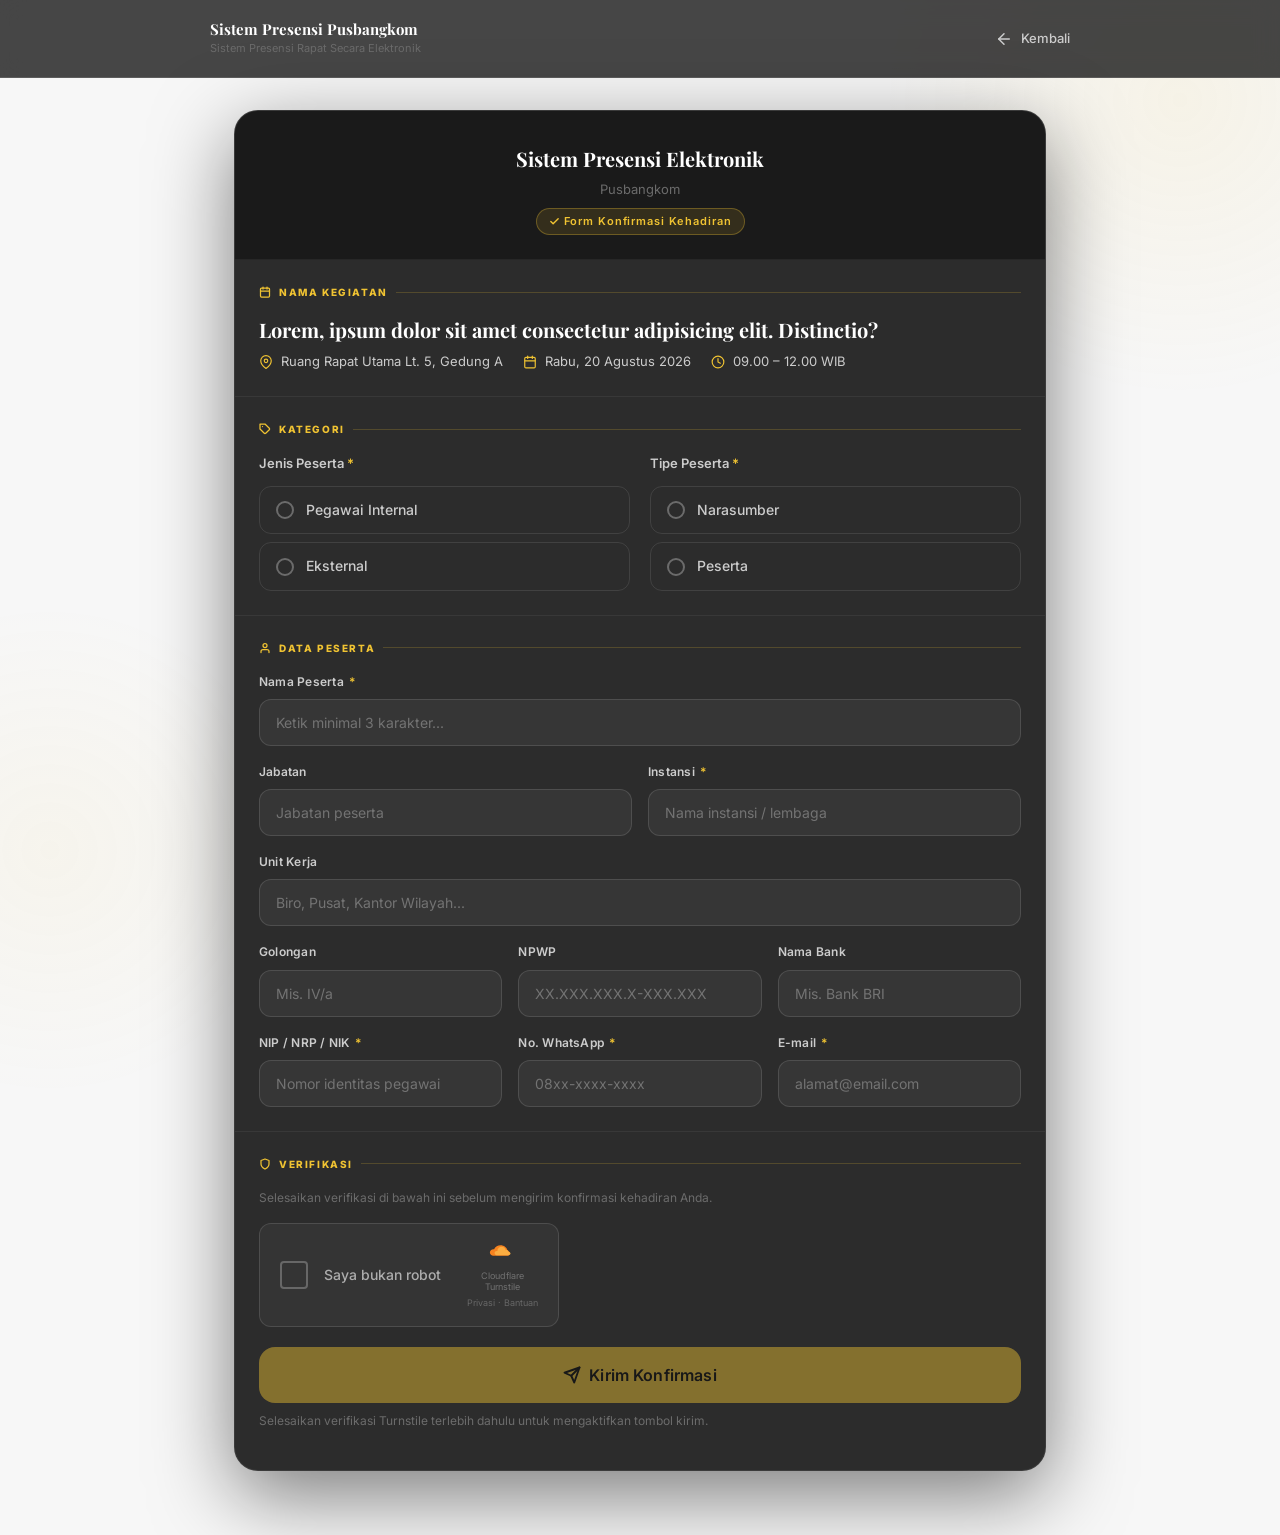
==== konfirmasi.html @ 9883b876 "replace: ganti logo sementara" ====
<!DOCTYPE html>
<html lang="id">
<head>
  <meta charset="UTF-8" />
  <meta name="viewport" content="width=device-width, initial-scale=1.0" />
  <meta name="description" content="Form Konfirmasi Kehadiran Sistem Presensi Elektronik Biro ORTALAMR – Isi data peserta untuk konfirmasi kehadiran kegiatan rapat dan acara." />
  <title>Konfirmasi Kehadiran – Sistem Presensi Pusbangkom</title>

  <!-- Google Fonts Preconnect -->
  <link rel="preconnect" href="https://fonts.googleapis.com" />
  <link rel="preconnect" href="https://fonts.gstatic.com" crossorigin />
  <link href="https://fonts.googleapis.com/css2?family=Playfair+Display:wght@600;700;800&family=Inter:wght@400;500;600;700&display=swap" rel="stylesheet" />

  <!-- Stylesheet -->
  <link rel="stylesheet" href="css/styles.css" />

  <!-- TODO: aktifkan saat integrasi backend -->
  <!-- <script src="https://challenges.cloudflare.com/turnstile/v0/api.js" async defer></script> -->
</head>

<body class="konfirmasi-page">

  <!-- ============================================================
       HEADER
       ============================================================ -->
  <header class="konfirmasi-header" role="banner">
    <div class="konfirmasi-header__inner">

      <!-- Brand -->
      <div class="konfirmasi-header__brand">
        <!-- <div class="app-logo app-logo--sm" aria-hidden="true">
          <svg viewBox="0 0 28 28" fill="none" xmlns="http://www.w3.org/2000/svg" aria-hidden="true">
            <rect x="3" y="3" width="9" height="9" rx="2" fill="white" fill-opacity="0.9"/>
            <rect x="16" y="3" width="9" height="9" rx="2" fill="white" fill-opacity="0.6"/>
            <rect x="3" y="16" width="9" height="9" rx="2" fill="white" fill-opacity="0.6"/>
            <path d="M17 21.5L19.5 24L24 18" stroke="white" stroke-width="2" stroke-linecap="round" stroke-linejoin="round"/>
          </svg>
        </div> -->
        <div>
          <div class="konfirmasi-header__title">Sistem Presensi Pusbangkom</div>
          <div class="konfirmasi-header__subtitle">Sistem Presensi Rapat Secara Elektronik</div>
        </div>
      </div>

      <!-- Back Button -->
      <a href="index.html" class="konfirmasi-header__back" aria-label="Kembali ke Daftar Kegiatan">
        <svg viewBox="0 0 24 24" fill="none" stroke="currentColor" stroke-width="2" stroke-linecap="round" stroke-linejoin="round" aria-hidden="true">
          <line x1="19" y1="12" x2="5" y2="12"/>
          <polyline points="12 19 5 12 12 5"/>
        </svg>
        Kembali
      </a>

    </div>
  </header>

  <!-- ============================================================
       MAIN CONTENT
       ============================================================ -->
  <main class="konfirmasi-main" id="main-content">

    <!-- Form Card -->
    <div class="form-card animate-fade-up" role="region" aria-labelledby="form-title">

      <!-- ── SECTION 1: Header ── -->
      <div class="form-header-section">
        <!-- <div class="app-logo app-logo--lg" aria-hidden="true">
          <svg viewBox="0 0 28 28" fill="none" xmlns="http://www.w3.org/2000/svg" aria-hidden="true">
            <rect x="3" y="3" width="9" height="9" rx="2" fill="white" fill-opacity="0.9"/>
            <rect x="16" y="3" width="9" height="9" rx="2" fill="white" fill-opacity="0.6"/>
            <rect x="3" y="16" width="9" height="9" rx="2" fill="white" fill-opacity="0.6"/>
            <path d="M17 21.5L19.5 24L24 18" stroke="white" stroke-width="2" stroke-linecap="round" stroke-linejoin="round"/>
          </svg>
        </div> -->
        <h1 class="form-header-section__title" id="form-title">Sistem Presensi Elektronik</h1>
        <p class="form-header-section__subtitle">Pusbangkom</p>
        <span class="form-header-section__tag">
          <!-- Ikon centang form -->
          <svg width="11" height="11" viewBox="0 0 24 24" fill="none" stroke="currentColor" stroke-width="3" stroke-linecap="round" stroke-linejoin="round" aria-hidden="true">
            <polyline points="20 6 9 17 4 12"/>
          </svg>
          Form Konfirmasi Kehadiran
        </span>
      </div>

      <!-- ── SECTION 2: Nama Kegiatan ── -->
      <section class="form-section animate-fade-up animate-delay-1" aria-labelledby="label-kegiatan">
        <div class="form-section__label" id="label-kegiatan">
          <!-- Ikon kalender -->
          <svg width="12" height="12" viewBox="0 0 24 24" fill="none" stroke="currentColor" stroke-width="2.5" stroke-linecap="round" stroke-linejoin="round" aria-hidden="true">
            <rect x="3" y="4" width="18" height="18" rx="2" ry="2"/>
            <line x1="16" y1="2" x2="16" y2="6"/>
            <line x1="8" y1="2" x2="8" y2="6"/>
            <line x1="3" y1="10" x2="21" y2="10"/>
          </svg>
          Nama Kegiatan
        </div>

        <div class="kegiatan-info">
          <h2 class="kegiatan-info__name" id="kegiatan-title">
            Lorem, ipsum dolor sit amet consectetur adipisicing elit. Distinctio?
          </h2>
          <div class="kegiatan-info__meta" role="list">
            <div class="kegiatan-info__meta-item" role="listitem">
              <!-- Ikon lokasi -->
              <svg viewBox="0 0 24 24" fill="none" stroke="currentColor" stroke-width="2" stroke-linecap="round" stroke-linejoin="round" aria-hidden="true">
                <path d="M21 10c0 7-9 13-9 13s-9-6-9-13a9 9 0 0 1 18 0z"/>
                <circle cx="12" cy="10" r="3"/>
              </svg>
              <span id="kegiatan-lokasi">Ruang Rapat Utama Lt. 5, Gedung A</span>
            </div>
            <div class="kegiatan-info__meta-item" role="listitem">
              <!-- Ikon kalender -->
              <svg viewBox="0 0 24 24" fill="none" stroke="currentColor" stroke-width="2" stroke-linecap="round" stroke-linejoin="round" aria-hidden="true">
                <rect x="3" y="4" width="18" height="18" rx="2" ry="2"/>
                <line x1="16" y1="2" x2="16" y2="6"/>
                <line x1="8" y1="2" x2="8" y2="6"/>
                <line x1="3" y1="10" x2="21" y2="10"/>
              </svg>
              <span>Rabu, 20 Agustus 2026</span>
            </div>
            <div class="kegiatan-info__meta-item" role="listitem">
              <!-- Ikon jam -->
              <svg viewBox="0 0 24 24" fill="none" stroke="currentColor" stroke-width="2" stroke-linecap="round" stroke-linejoin="round" aria-hidden="true">
                <circle cx="12" cy="12" r="10"/>
                <polyline points="12 6 12 12 16 14"/>
              </svg>
              <span>09.00 – 12.00 WIB</span>
            </div>
          </div>
        </div>
      </section>

      <!-- ── SECTION 3: Kategori ── -->
      <section class="form-section animate-fade-up animate-delay-2" aria-labelledby="label-kategori">
        <div class="form-section__label" id="label-kategori">
          <!-- Ikon tag -->
          <svg width="12" height="12" viewBox="0 0 24 24" fill="none" stroke="currentColor" stroke-width="2.5" stroke-linecap="round" stroke-linejoin="round" aria-hidden="true">
            <path d="M20.59 13.41l-7.17 7.17a2 2 0 0 1-2.83 0L2 12V2h10l8.59 8.59a2 2 0 0 1 0 2.82z"/>
            <line x1="7" y1="7" x2="7.01" y2="7"/>
          </svg>
          Kategori
        </div>

        <div class="kategori-grid" role="group" aria-label="Pilihan kategori peserta">

          <!-- Jenis Peserta -->
          <fieldset style="border:none;padding:0;min-width:0;">
            <legend class="radio-group__title">
              Jenis Peserta <span aria-hidden="true">*</span>
              <span class="sr-only">(wajib diisi)</span>
            </legend>
            <div class="radio-options" role="radiogroup">
              <label class="radio-option" for="jenis-internal">
                <input type="radio" id="jenis-internal" name="jenis_peserta" value="internal" required aria-required="true" />
                <span class="radio-custom" aria-hidden="true"></span>
                <span class="radio-label">Pegawai Internal</span>
              </label>
              <label class="radio-option" for="jenis-eksternal">
                <input type="radio" id="jenis-eksternal" name="jenis_peserta" value="eksternal" />
                <span class="radio-custom" aria-hidden="true"></span>
                <span class="radio-label">Eksternal</span>
              </label>
            </div>
          </fieldset>

          <!-- Tipe Peserta -->
          <fieldset style="border:none;padding:0;min-width:0;">
            <legend class="radio-group__title">
              Tipe Peserta <span aria-hidden="true">*</span>
              <span class="sr-only">(wajib diisi)</span>
            </legend>
            <div class="radio-options" role="radiogroup">
              <label class="radio-option" for="tipe-narasumber">
                <input type="radio" id="tipe-narasumber" name="tipe_peserta" value="narasumber" required aria-required="true" />
                <span class="radio-custom" aria-hidden="true"></span>
                <span class="radio-label">Narasumber</span>
              </label>
              <label class="radio-option" for="tipe-peserta">
                <input type="radio" id="tipe-peserta" name="tipe_peserta" value="peserta" />
                <span class="radio-custom" aria-hidden="true"></span>
                <span class="radio-label">Peserta</span>
              </label>
            </div>
          </fieldset>

        </div>
      </section>

      <!-- ── SECTION 4: Data Peserta ── -->
      <section class="form-section animate-fade-up animate-delay-3" aria-labelledby="label-data-peserta">
        <div class="form-section__label" id="label-data-peserta">
          <!-- Ikon user/orang -->
          <svg width="12" height="12" viewBox="0 0 24 24" fill="none" stroke="currentColor" stroke-width="2.5" stroke-linecap="round" stroke-linejoin="round" aria-hidden="true">
            <path d="M20 21v-2a4 4 0 0 0-4-4H8a4 4 0 0 0-4 4v2"/>
            <circle cx="12" cy="7" r="4"/>
          </svg>
          Data Peserta
        </div>

        <form id="konfirmasi-form" novalidate autocomplete="on" aria-label="Form data peserta konfirmasi kehadiran">

          <!-- Row 1: Nama Peserta (full width) -->
          <div class="form-grid form-grid--1 mb-4">
            <div class="form-group">
              <label class="form-label" for="nama-peserta">
                Nama Peserta <span aria-hidden="true">*</span>
                <span class="sr-only">(wajib diisi)</span>
              </label>
              <input
                type="text"
                id="nama-peserta"
                name="nama_peserta"
                class="form-input"
                placeholder="Ketik minimal 3 karakter..."
                minlength="3"
                required
                aria-required="true"
                aria-describedby="nama-peserta-hint"
                autocomplete="name"
              />
              <span id="nama-peserta-hint" class="sr-only">Masukkan nama lengkap peserta, minimal 3 karakter.</span>
            </div>
          </div>

          <!-- Row 2: Jabatan + Instansi (2 kolom) -->
          <div class="form-grid form-grid--2 mb-4">
            <div class="form-group">
              <label class="form-label" for="jabatan">Jabatan</label>
              <input
                type="text"
                id="jabatan"
                name="jabatan"
                class="form-input"
                placeholder="Jabatan peserta"
                autocomplete="organization-title"
              />
            </div>
            <div class="form-group">
              <label class="form-label" for="instansi">Instansi <span aria-hidden="true">*</span><span class="sr-only">(wajib)</span></label>
              <input
                type="text"
                id="instansi"
                name="instansi"
                class="form-input"
                placeholder="Nama instansi / lembaga"
                required
                aria-required="true"
                autocomplete="organization"
              />
            </div>
          </div>

          <!-- Row 3: Unit Kerja (full width) -->
          <div class="form-grid form-grid--1 mb-4">
            <div class="form-group">
              <label class="form-label" for="unit-kerja">Unit Kerja</label>
              <input
                type="text"
                id="unit-kerja"
                name="unit_kerja"
                class="form-input"
                placeholder="Biro, Pusat, Kantor Wilayah..."
              />
            </div>
          </div>

          <!-- Row 4: Golongan + NPWP + Nama Bank (3 kolom) -->
          <div class="form-grid form-grid--3 mb-4">
            <div class="form-group">
              <label class="form-label" for="golongan">Golongan</label>
              <input
                type="text"
                id="golongan"
                name="golongan"
                class="form-input"
                placeholder="Mis. IV/a"
              />
            </div>
            <div class="form-group">
              <label class="form-label" for="npwp">NPWP</label>
              <input
                type="text"
                id="npwp"
                name="npwp"
                class="form-input"
                placeholder="XX.XXX.XXX.X-XXX.XXX"
                autocomplete="off"
                inputmode="numeric"
              />
            </div>
            <div class="form-group">
              <label class="form-label" for="nama-bank">Nama Bank</label>
              <input
                type="text"
                id="nama-bank"
                name="nama_bank"
                class="form-input"
                placeholder="Mis. Bank BRI"
              />
            </div>
          </div>

          <!-- Row 5: NIP/NRP/NIK + No. WhatsApp + E-mail (3 kolom) -->
          <div class="form-grid form-grid--3">
            <div class="form-group">
              <label class="form-label" for="nip-nik">NIP / NRP / NIK <span aria-hidden="true">*</span><span class="sr-only">(wajib)</span></label>
              <input
                type="text"
                id="nip-nik"
                name="nip_nik"
                class="form-input"
                placeholder="Nomor identitas pegawai"
                required
                aria-required="true"
                inputmode="numeric"
                autocomplete="off"
              />
            </div>
            <div class="form-group">
              <label class="form-label" for="no-whatsapp">No. WhatsApp <span aria-hidden="true">*</span><span class="sr-only">(wajib)</span></label>
              <input
                type="tel"
                id="no-whatsapp"
                name="no_whatsapp"
                class="form-input"
                placeholder="08xx-xxxx-xxxx"
                required
                aria-required="true"
                autocomplete="tel"
                inputmode="tel"
              />
            </div>
            <div class="form-group">
              <label class="form-label" for="email">E-mail <span aria-hidden="true">*</span><span class="sr-only">(wajib)</span></label>
              <input
                type="email"
                id="email"
                name="email"
                class="form-input"
                placeholder="alamat@email.com"
                required
                aria-required="true"
                autocomplete="email"
                inputmode="email"
              />
            </div>
          </div>

        </form>
      </section>

      <!-- ── SECTION 5: Verifikasi ── -->
      <section class="form-section animate-fade-up animate-delay-4" aria-labelledby="label-verifikasi">
        <div class="form-section__label" id="label-verifikasi">
          <!-- Ikon perisai/shield -->
          <svg width="12" height="12" viewBox="0 0 24 24" fill="none" stroke="currentColor" stroke-width="2.5" stroke-linecap="round" stroke-linejoin="round" aria-hidden="true">
            <path d="M12 22s8-4 8-10V5l-8-3-8 3v7c0 6 8 10 8 10z"/>
          </svg>
          Verifikasi
        </div>

        <p class="verifikasi-hint">
          Selesaikan verifikasi di bawah ini sebelum mengirim konfirmasi kehadiran Anda.
        </p>

        <!-- Cloudflare Turnstile Widget Area -->
        <!-- TODO: aktifkan script Turnstile asli saat integrasi backend:
             <script src="https://challenges.cloudflare.com/turnstile/v0/api.js" async defer></script>
        -->
        <div class="turnstile-wrap">
          <!-- Placeholder Turnstile (non-fungsional, tampilan mock saja) -->
          <!-- TODO: ganti div di bawah dengan widget Turnstile asli saat backend siap:
               <div class="cf-turnstile" data-sitekey="YOUR_SITE_KEY" data-callback="onTurnstileVerified"></div>
          -->
          <div
            class="turnstile-mock"
            id="turnstile-mock"
            role="button"
            tabindex="0"
            aria-label="Verifikasi keamanan Cloudflare Turnstile – klik untuk memverifikasi"
            aria-pressed="false"
            aria-live="polite"
          >
            <!-- Checkbox visual -->
            <div class="turnstile-mock__checkbox" aria-hidden="true">
              <!-- Centang (tampil saat verified) -->
              <svg viewBox="0 0 24 24" fill="none" stroke="currentColor" stroke-width="3" stroke-linecap="round" stroke-linejoin="round" aria-hidden="true">
                <polyline points="20 6 9 17 4 12"/>
              </svg>
            </div>

            <!-- Teks status -->
            <span class="turnstile-mock__text" id="turnstile-text">Saya bukan robot</span>

            <!-- Cloudflare Branding -->
            <div class="turnstile-mock__brand" aria-hidden="true">
              <!-- Cloudflare logo (simplified SVG) -->
              <svg class="turnstile-mock__brand-logo" viewBox="0 0 32 32" fill="none" xmlns="http://www.w3.org/2000/svg" aria-hidden="true">
                <path d="M21.1 13.2c.1-.4.1-.8 0-1.2-.8-3.4-4.1-5.9-7.9-5.9-3.2 0-6 1.8-7.4 4.5-.3 0-.5-.1-.8-.1-2.2 0-4 1.7-4 3.8s1.8 3.8 4 3.8h15.4c1.8 0 3.2-1.4 3.2-3.1-.1-1.5-1.2-2.7-2.5-2.9V13.2z" fill="#F6821F"/>
                <path d="M22.6 13.8h-.3c-.1 0-.2-.1-.2-.2l-.2-.8c-.2-.8-.9-1.4-1.8-1.4-.3 0-.6.1-.9.2-.4-2.2-2.4-3.9-4.8-3.9-2.7 0-4.8 2.1-4.8 4.7v.2c-.2-.1-.4-.1-.7-.1-1.4 0-2.5 1.1-2.5 2.4s1.1 2.4 2.5 2.4h13.7c1.1 0 2-.8 2-1.8s-.9-1.7-2-1.7z" fill="#FBAD41"/>
              </svg>
              <div class="turnstile-mock__brand-text">Cloudflare<br/>Turnstile</div>
              <div class="turnstile-mock__brand-links">Privasi · Bantuan</div>
            </div>
          </div>
        </div>

        <!-- Submit Button -->
        <button
          type="submit"
          form="konfirmasi-form"
          class="btn btn-gold btn-full"
          id="btn-submit"
          disabled
          aria-disabled="true"
          aria-describedby="submit-hint"
        >
          <!-- Ikon kirim/send -->
          <svg width="18" height="18" viewBox="0 0 24 24" fill="none" stroke="currentColor" stroke-width="2.5" stroke-linecap="round" stroke-linejoin="round" aria-hidden="true">
            <line x1="22" y1="2" x2="11" y2="13"/>
            <polygon points="22 2 15 22 11 13 2 9 22 2"/>
          </svg>
          Kirim Konfirmasi
        </button>
        <p class="verifikasi-hint mt-2" id="submit-hint" aria-live="polite">
          <!-- JS akan update teks ini setelah verifikasi -->
          Selesaikan verifikasi Turnstile terlebih dahulu untuk mengaktifkan tombol kirim.
        </p>

      </section>

    </div><!-- /form-card -->

  </main>

  <!-- Script -->
  <!-- TODO: inisialisasi Firebase App & Firestore di sini saat backend siap -->
  <!-- TODO: import { initializeApp } from "firebase/app"; -->
  <!-- TODO: import { getFirestore, collection, addDoc } from "firebase/firestore"; -->
  <script src="js/konfirmasi.js" defer></script>

</body>
</html>
---- css/styles.css ----
/* ============================================================
   Sistem Presensi Elektronik Biro ORTALAMR
   styles.css — Design System & Component Library
   ============================================================ */

/* --- Google Fonts Preload (handled in HTML via preconnect) --- */

/* --- CSS Custom Properties (Design Tokens) --- */
:root {
  /* Core Palette */
  --color-gold:       #F0C332;
  --color-white:      #FFFFFF;
  --color-black:      #000000;

  /* Derived Palette */
  --color-gold-dark:  #C99A1E;
  --color-gold-light: #F5D46A;
  --color-gold-soft:  #FCEFC2;
  --color-gold-alpha: rgba(240, 195, 50, 0.15);
  --color-gray-90:    #1A1A1A;
  --color-gray-80:    #2C2C2C;
  --color-gray-70:    #3D3D3D;
  --color-gray-60:    #525252;
  --color-gray-40:    #6B6B6B;
  --color-gray-20:    #CCCCCC;
  --color-gray-10:    #F2F2F2;
  --color-gray-05:    #F7F7F7;
  --color-border:     rgba(0, 0, 0, 0.12);
  --color-border-dark: rgba(255, 255, 255, 0.12);

  /* Typography */
  --font-serif:  'Playfair Display', Georgia, 'Times New Roman', serif;
  --font-sans:   'Inter', system-ui, -apple-system, sans-serif;

  /* Spacing */
  --space-1:  4px;
  --space-2:  8px;
  --space-3:  12px;
  --space-4:  16px;
  --space-5:  20px;
  --space-6:  24px;
  --space-8:  32px;
  --space-10: 40px;
  --space-12: 48px;
  --space-16: 64px;

  /* Radius */
  --radius-sm:  6px;
  --radius-md:  12px;
  --radius-lg:  16px;
  --radius-xl:  24px;
  --radius-pill: 999px;

  /* Shadow */
  --shadow-sm:  0 1px 4px rgba(0,0,0,0.08);
  --shadow-md:  0 4px 16px rgba(0,0,0,0.10);
  --shadow-lg:  0 8px 32px rgba(0,0,0,0.14);
  --shadow-gold: 0 4px 20px rgba(240, 195, 50, 0.30);

  /* Transitions */
  --transition-fast:   0.15s ease;
  --transition-normal: 0.25s ease;
  --transition-slow:   0.4s ease;
}

/* --- Reset & Base --- */
*, *::before, *::after {
  box-sizing: border-box;
  margin: 0;
  padding: 0;
}

html {
  scroll-behavior: smooth;
  -webkit-text-size-adjust: 100%;
}

body {
  font-family: var(--font-sans);
  font-size: 15px;
  line-height: 1.6;
  color: var(--color-black);
  background-color: var(--color-gray-05);
  -webkit-font-smoothing: antialiased;
  -moz-osx-font-smoothing: grayscale;
}

img, svg {
  display: block;
  max-width: 100%;
}

a {
  color: inherit;
  text-decoration: none;
}

ul, ol {
  list-style: none;
}

button {
  font-family: var(--font-sans);
  cursor: pointer;
  border: none;
  background: none;
}

input, select, textarea {
  font-family: var(--font-sans);
}

/* --- Focus Visible (Accessibility) --- */
:focus-visible {
  outline: 3px solid var(--color-gold);
  outline-offset: 2px;
  border-radius: var(--radius-sm);
}

/* ============================================================
   SHARED COMPONENTS
   ============================================================ */

/* --- App Logo --- */
.app-logo {
  display: flex;
  align-items: center;
  justify-content: center;
  width: 52px;
  height: 52px;
  border-radius: 50%;
  background: linear-gradient(135deg, var(--color-gold) 0%, #E8871A 50%, #C44B8B 100%);
  box-shadow: var(--shadow-md);
  flex-shrink: 0;
  overflow: hidden;
}

.app-logo svg {
  width: 28px;
  height: 28px;
}

.app-logo--sm {
  width: 40px;
  height: 40px;
}
.app-logo--sm svg {
  width: 22px;
  height: 22px;
}

.app-logo--lg {
  width: 64px;
  height: 64px;
}
.app-logo--lg svg {
  width: 34px;
  height: 34px;
}

/* --- Buttons --- */
.btn {
  display: inline-flex;
  align-items: center;
  justify-content: center;
  gap: var(--space-2);
  padding: var(--space-3) var(--space-5);
  border-radius: var(--radius-pill);
  font-size: 14px;
  font-weight: 600;
  letter-spacing: 0.01em;
  transition: background var(--transition-fast), color var(--transition-fast),
              border-color var(--transition-fast), box-shadow var(--transition-fast),
              transform var(--transition-fast);
  white-space: nowrap;
  text-decoration: none;
  position: relative;
  overflow: hidden;
}

.btn:active {
  transform: scale(0.97);
}

/* Solid Gold */
.btn-gold {
  background: var(--color-gold);
  color: var(--color-black);
  border: 2px solid transparent;
  box-shadow: 0 2px 8px rgba(240, 195, 50, 0.25);
}
.btn-gold:hover {
  background: var(--color-gold-dark);
  box-shadow: var(--shadow-gold);
  transform: translateY(-1px);
}
.btn-gold:active { transform: translateY(0) scale(0.97); }

/* Outline Dark (for light bg) */
.btn-outline-dark {
  background: transparent;
  color: var(--color-black);
  border: 2px solid var(--color-black);
}
.btn-outline-dark:hover {
  background: var(--color-black);
  color: var(--color-white);
  transform: translateY(-1px);
}

/* Outline Light (for dark bg) */
.btn-outline-light {
  background: transparent;
  color: var(--color-white);
  border: 2px solid rgba(255,255,255,0.5);
}
.btn-outline-light:hover {
  border-color: var(--color-gold);
  color: var(--color-gold);
  transform: translateY(-1px);
}

/* Solid Dark (Login button) */
.btn-dark {
  background: var(--color-gray-90);
  color: var(--color-white);
  border: 2px solid transparent;
}
.btn-dark:hover {
  background: var(--color-black);
  box-shadow: 0 4px 16px rgba(0,0,0,0.3);
  transform: translateY(-1px);
}

/* Full-width */
.btn-full {
  width: 100%;
  padding: var(--space-4) var(--space-6);
  font-size: 16px;
  border-radius: var(--radius-lg);
}

/* Disabled */
.btn:disabled,
.btn[disabled] {
  opacity: 0.45;
  cursor: not-allowed;
  transform: none !important;
  box-shadow: none !important;
}

/* Large size */
.btn-lg {
  padding: var(--space-4) var(--space-8);
  font-size: 15px;
}

/* Small size */
.btn-sm {
  padding: var(--space-2) var(--space-4);
  font-size: 13px;
}

/* --- Badge --- */
.badge {
  display: inline-flex;
  align-items: center;
  gap: var(--space-1);
  padding: var(--space-1) var(--space-3);
  border-radius: var(--radius-pill);
  font-size: 12px;
  font-weight: 600;
  letter-spacing: 0.02em;
}

.badge-gold {
  background: var(--color-gold-soft);
  color: #7A5C00;
  border: 1px solid var(--color-gold);
}

.badge-dot {
  width: 7px;
  height: 7px;
  border-radius: 50%;
  background: #27AE60;
  display: inline-block;
  box-shadow: 0 0 0 2px rgba(39, 174, 96, 0.25);
  animation: pulse-dot 2s infinite;
}

@keyframes pulse-dot {
  0%, 100% { box-shadow: 0 0 0 2px rgba(39,174,96,0.25); }
  50%       { box-shadow: 0 0 0 5px rgba(39,174,96,0.10); }
}

/* --- Section Label --- */
.section-label {
  font-size: 11px;
  font-weight: 700;
  letter-spacing: 0.12em;
  text-transform: uppercase;
  color: var(--color-gray-40);
}

.section-label--gold {
  color: var(--color-gold);
}

/* --- Divider --- */
.divider {
  border: none;
  border-top: 1px solid var(--color-border);
  margin: var(--space-6) 0;
}

.divider--dark {
  border-color: var(--color-border-dark);
}

/* ============================================================
   INDEX.HTML — PAGE STYLES
   ============================================================ */

/* --- Site Header --- */
.site-header {
  position: sticky;
  top: 0;
  z-index: 100;
  background: var(--color-white);
  border-bottom: 1px solid var(--color-border);
  box-shadow: 0 2px 12px rgba(0,0,0,0.06);
  padding: var(--space-4) 0;
}

.site-header__inner {
  max-width: 1100px;
  margin: 0 auto;
  padding: 0 var(--space-6);
  display: flex;
  align-items: center;
  gap: var(--space-4);
}

.site-header__brand {
  display: flex;
  align-items: center;
  gap: var(--space-3);
  flex: 1;
  min-width: 0;
}

.site-header__titles {
  min-width: 0;
}

.site-header__title {
  font-family: var(--font-serif);
  font-size: 16px;
  font-weight: 700;
  color: var(--color-black);
  line-height: 1.3;
  white-space: nowrap;
  overflow: hidden;
  text-overflow: ellipsis;
}

.site-header__subtitle {
  font-size: 12px;
  color: var(--color-gray-40);
  line-height: 1.3;
  white-space: nowrap;
  overflow: hidden;
  text-overflow: ellipsis;
}

.site-header__nav {
  display: flex;
  align-items: center;
  gap: var(--space-3);
  flex-shrink: 0;
}

/* --- Page Hero --- */
.page-hero {
  text-align: center;
  padding: var(--space-12) var(--space-6) var(--space-8);
  max-width: 680px;
  margin: 0 auto;
}

.page-hero__badge {
  display: flex;
  justify-content: center;
  margin-bottom: var(--space-4);
}

.page-hero__title {
  font-family: var(--font-serif);
  font-size: clamp(28px, 5vw, 42px);
  font-weight: 700;
  color: var(--color-black);
  line-height: 1.2;
  margin-bottom: var(--space-4);
}

.page-hero__desc {
  font-size: 16px;
  color: var(--color-gray-40);
  line-height: 1.7;
  max-width: 520px;
  margin: 0 auto;
}

/* --- Content Wrapper --- */
.content-wrap {
  max-width: 860px;
  margin: 0 auto;
  padding: 0 var(--space-6) var(--space-16);
}

/* --- Section Header --- */
.section-header {
  display: flex;
  align-items: center;
  gap: var(--space-3);
  margin-bottom: var(--space-4);
}

.section-header__line {
  flex: 1;
  height: 1px;
  background: var(--color-border);
}

/* --- Activity Card --- */
.activity-list {
  display: flex;
  flex-direction: column;
  gap: var(--space-4);
  margin-bottom: var(--space-10);
}

.activity-card {
  background: var(--color-white);
  border: 1px solid var(--color-border);
  border-radius: var(--radius-lg);
  padding: var(--space-5) var(--space-6);
  box-shadow: var(--shadow-sm);
  display: flex;
  align-items: flex-start;
  gap: var(--space-5);
  transition: box-shadow var(--transition-normal), transform var(--transition-normal), border-color var(--transition-normal);
  position: relative;
  overflow: hidden;
}

.activity-card::before {
  content: '';
  position: absolute;
  left: 0;
  top: 0;
  bottom: 0;
  width: 4px;
  background: var(--color-gold);
  border-radius: 4px 0 0 4px;
  opacity: 0;
  transition: opacity var(--transition-normal);
}

.activity-card:hover {
  box-shadow: var(--shadow-md);
  transform: translateY(-2px);
  border-color: rgba(240, 195, 50, 0.4);
}

.activity-card:hover::before {
  opacity: 1;
}

.activity-card--featured {
  border-color: rgba(240, 195, 50, 0.5);
  background: linear-gradient(to right, var(--color-gold-soft) 0%, var(--color-white) 40%);
}

.activity-card--featured::before {
  opacity: 1;
}

.activity-card__icon {
  width: 48px;
  height: 48px;
  border-radius: var(--radius-md);
  background: var(--color-gold-soft);
  display: flex;
  align-items: center;
  justify-content: center;
  flex-shrink: 0;
  border: 1px solid rgba(240, 195, 50, 0.3);
}

.activity-card__icon svg {
  width: 24px;
  height: 24px;
  color: var(--color-gold-dark);
}

.activity-card__body {
  flex: 1;
  min-width: 0;
}

.activity-card__name {
  font-family: var(--font-serif);
  font-size: 17px;
  font-weight: 700;
  color: var(--color-black);
  line-height: 1.35;
  margin-bottom: var(--space-3);
}

.activity-card__meta {
  display: flex;
  flex-wrap: wrap;
  gap: var(--space-2) var(--space-5);
  margin-bottom: var(--space-5);
}

.activity-card__meta-item {
  display: flex;
  align-items: center;
  gap: var(--space-2);
  font-size: 13px;
  color: var(--color-gray-60);
  line-height: 1;
}

.activity-card__meta-item svg {
  width: 15px;
  height: 15px;
  color: var(--color-gray-40);
  flex-shrink: 0;
}

.activity-card__actions {
  display: flex;
  flex-wrap: wrap;
  gap: var(--space-3);
  align-items: center;
}

.activity-card__actions-right {
  flex-shrink: 0;
  display: flex;
  flex-direction: column;
  align-items: flex-end;
  gap: var(--space-3);
}

/* --- Kegiatan Lainnya Section --- */
.other-section-header {
  display: flex;
  align-items: center;
  gap: var(--space-4);
  margin-bottom: var(--space-5);
  padding-top: var(--space-2);
}

.other-section-header::before,
.other-section-header::after {
  content: '';
  flex: 1;
  height: 1px;
  background: var(--color-border);
}

/* ============================================================
   KONFIRMASI.HTML — PAGE STYLES
   ============================================================ */

.konfirmasi-page {
  min-height: 100vh;
  background: var(--color-gray-05);
  position: relative;
  overflow-x: hidden;
}

/* Background decorative orbs */
.konfirmasi-page::before {
  content: '';
  position: fixed;
  top: -200px;
  right: -200px;
  width: 600px;
  height: 600px;
  border-radius: 50%;
  background: radial-gradient(circle, rgba(240, 195, 50, 0.08) 0%, transparent 70%);
  pointer-events: none;
  z-index: 0;
}

.konfirmasi-page::after {
  content: '';
  position: fixed;
  bottom: -200px;
  left: -200px;
  width: 500px;
  height: 500px;
  border-radius: 50%;
  background: radial-gradient(circle, rgba(240, 195, 50, 0.05) 0%, transparent 70%);
  pointer-events: none;
  z-index: 0;
}

/* --- Konfirmasi Header --- */
.konfirmasi-header {
  position: relative;
  z-index: 10;
  padding: var(--space-5) var(--space-6);
  border-bottom: 1px solid var(--color-border-dark);
  background: rgba(26, 26, 26, 0.8);
  backdrop-filter: blur(12px);
  -webkit-backdrop-filter: blur(12px);
}

.konfirmasi-header__inner {
  max-width: 860px;
  margin: 0 auto;
  display: flex;
  align-items: center;
  gap: var(--space-4);
}

.konfirmasi-header__brand {
  display: flex;
  align-items: center;
  gap: var(--space-3);
  flex: 1;
  min-width: 0;
}

.konfirmasi-header__title {
  font-family: var(--font-serif);
  font-size: 15px;
  font-weight: 700;
  color: var(--color-white);
  line-height: 1.3;
}

.konfirmasi-header__subtitle {
  font-size: 11px;
  color: var(--color-gray-40);
}

.konfirmasi-header__back {
  display: flex;
  align-items: center;
  gap: var(--space-2);
  font-size: 13px;
  font-weight: 500;
  color: var(--color-gray-20);
  transition: color var(--transition-fast);
}

.konfirmasi-header__back:hover {
  color: var(--color-gold);
}

.konfirmasi-header__back svg {
  width: 18px;
  height: 18px;
}

/* --- Form Container --- */
.konfirmasi-main {
  position: relative;
  z-index: 10;
  max-width: 860px;
  margin: 0 auto;
  padding: var(--space-8) var(--space-6) var(--space-16);
}

/* --- Form Card (outer wrapper) --- */
.form-card {
  background: var(--color-gray-80);
  border: 1px solid rgba(255,255,255,0.07);
  border-radius: var(--radius-xl);
  overflow: hidden;
  box-shadow: 0 24px 80px rgba(0,0,0,0.5);
}

/* --- Form Section Box --- */
.form-section {
  padding: var(--space-6);
  border-bottom: 1px solid rgba(255,255,255,0.06);
  position: relative;
}

.form-section:last-child {
  border-bottom: none;
}

.form-section__label {
  font-size: 10px;
  font-weight: 800;
  letter-spacing: 0.16em;
  text-transform: uppercase;
  color: var(--color-gold);
  margin-bottom: var(--space-4);
  display: flex;
  align-items: center;
  gap: var(--space-2);
}

.form-section__label::after {
  content: '';
  flex: 1;
  height: 1px;
  background: rgba(240, 195, 50, 0.2);
}

/* --- Form Header Section --- */
.form-header-section {
  background: var(--color-gray-90);
  text-align: center;
  padding: var(--space-8) var(--space-6) var(--space-6);
  border-bottom: 1px solid rgba(255,255,255,0.06);
}

.form-header-section .app-logo {
  margin: 0 auto var(--space-4);
}

.form-header-section__title {
  font-family: var(--font-serif);
  font-size: 20px;
  font-weight: 700;
  color: var(--color-white);
  margin-bottom: var(--space-1);
}

.form-header-section__subtitle {
  font-size: 13px;
  color: var(--color-gray-40);
  margin-bottom: var(--space-2);
}

.form-header-section__tag {
  display: inline-flex;
  align-items: center;
  gap: var(--space-1);
  font-size: 11px;
  font-weight: 600;
  letter-spacing: 0.08em;
  color: var(--color-gold);
  background: rgba(240, 195, 50, 0.12);
  padding: var(--space-1) var(--space-3);
  border-radius: var(--radius-pill);
  border: 1px solid rgba(240, 195, 50, 0.3);
}

/* --- Kegiatan Info Section --- */
.kegiatan-info {
  display: flex;
  flex-direction: column;
  gap: var(--space-2);
}

.kegiatan-info__name {
  font-family: var(--font-serif);
  font-size: 20px;
  font-weight: 700;
  color: var(--color-white);
  line-height: 1.35;
}

.kegiatan-info__meta {
  display: flex;
  flex-wrap: wrap;
  gap: var(--space-2) var(--space-5);
}

.kegiatan-info__meta-item {
  display: flex;
  align-items: center;
  gap: var(--space-2);
  font-size: 13px;
  color: var(--color-gray-20);
}

.kegiatan-info__meta-item svg {
  width: 14px;
  height: 14px;
  color: var(--color-gold);
  flex-shrink: 0;
}

/* --- Kategori Radio Groups --- */
.kategori-grid {
  display: grid;
  grid-template-columns: 1fr 1fr;
  gap: var(--space-5);
}

.radio-group__title {
  font-size: 13px;
  font-weight: 600;
  color: var(--color-gray-20);
  margin-bottom: var(--space-3);
}

.radio-group__title span {
  color: var(--color-gold);
}

.radio-options {
  display: flex;
  flex-direction: column;
  gap: var(--space-2);
}

/* Custom Radio Button */
.radio-option {
  display: flex;
  align-items: center;
  gap: var(--space-3);
  padding: var(--space-3) var(--space-4);
  border: 1px solid rgba(255,255,255,0.1);
  border-radius: var(--radius-md);
  cursor: pointer;
  transition: border-color var(--transition-fast), background var(--transition-fast);
  user-select: none;
}

.radio-option:hover {
  border-color: rgba(240, 195, 50, 0.4);
  background: rgba(240, 195, 50, 0.06);
}

.radio-option input[type="radio"] {
  position: absolute;
  opacity: 0;
  width: 0;
  height: 0;
}

.radio-custom {
  width: 18px;
  height: 18px;
  border-radius: 50%;
  border: 2px solid rgba(255,255,255,0.3);
  display: flex;
  align-items: center;
  justify-content: center;
  flex-shrink: 0;
  transition: border-color var(--transition-fast);
  position: relative;
}

.radio-custom::after {
  content: '';
  width: 8px;
  height: 8px;
  border-radius: 50%;
  background: var(--color-gold);
  opacity: 0;
  transform: scale(0);
  transition: opacity var(--transition-fast), transform var(--transition-fast);
}

.radio-option input[type="radio"]:checked ~ .radio-custom {
  border-color: var(--color-gold);
}

.radio-option input[type="radio"]:checked ~ .radio-custom::after {
  opacity: 1;
  transform: scale(1);
}

.radio-option:has(input[type="radio"]:checked) {
  border-color: rgba(240, 195, 50, 0.5);
  background: rgba(240, 195, 50, 0.08);
}

.radio-label {
  font-size: 14px;
  color: var(--color-gray-20);
  font-weight: 500;
}

.radio-option:has(input[type="radio"]:checked) .radio-label {
  color: var(--color-gold-light);
}

/* Accessibility: focus on hidden radio forwards to visual */
.radio-option:focus-within {
  outline: 3px solid var(--color-gold);
  outline-offset: 1px;
}

/* --- Form Fields --- */
.form-grid {
  display: grid;
  gap: var(--space-4);
}

.form-grid--2 { grid-template-columns: 1fr 1fr; }
.form-grid--3 { grid-template-columns: 1fr 1fr 1fr; }
.form-grid--1 { grid-template-columns: 1fr; }

.form-group {
  display: flex;
  flex-direction: column;
  gap: var(--space-2);
}

.form-group--full {
  grid-column: 1 / -1;
}

.form-label {
  font-size: 12px;
  font-weight: 600;
  color: var(--color-gray-20);
  letter-spacing: 0.02em;
}

.form-label span {
  color: var(--color-gold);
  margin-left: 2px;
}

.form-input {
  width: 100%;
  padding: var(--space-3) var(--space-4);
  background: rgba(255,255,255,0.05);
  border: 1px solid rgba(255,255,255,0.12);
  border-radius: var(--radius-md);
  font-size: 14px;
  color: var(--color-white);
  transition: border-color var(--transition-fast), background var(--transition-fast), box-shadow var(--transition-fast);
  line-height: 1.5;
}

.form-input::placeholder {
  color: rgba(255,255,255,0.3);
}

.form-input:hover {
  border-color: rgba(255,255,255,0.22);
  background: rgba(255,255,255,0.07);
}

.form-input:focus {
  outline: none;
  border-color: var(--color-gold);
  background: rgba(240, 195, 50, 0.06);
  box-shadow: 0 0 0 3px rgba(240, 195, 50, 0.15);
}

.form-input:focus-visible {
  outline: none;
  border-color: var(--color-gold);
  background: rgba(240, 195, 50, 0.06);
  box-shadow: 0 0 0 3px rgba(240, 195, 50, 0.15);
}

/* --- Turnstile Mock Widget --- */
.turnstile-wrap {
  margin-bottom: var(--space-5);
}

.turnstile-mock {
  display: inline-flex;
  align-items: center;
  gap: var(--space-4);
  background: rgba(255,255,255,0.04);
  border: 1px solid rgba(255,255,255,0.12);
  border-radius: var(--radius-md);
  padding: var(--space-4) var(--space-5);
  min-width: 300px;
  max-width: 340px;
  cursor: pointer;
  transition: border-color var(--transition-normal), background var(--transition-normal), box-shadow var(--transition-normal);
  user-select: none;
  position: relative;
  overflow: hidden;
}

.turnstile-mock:hover {
  border-color: rgba(255,255,255,0.22);
  background: rgba(255,255,255,0.07);
}

.turnstile-mock__checkbox {
  width: 28px;
  height: 28px;
  border: 2px solid rgba(255,255,255,0.25);
  border-radius: 4px;
  display: flex;
  align-items: center;
  justify-content: center;
  flex-shrink: 0;
  transition: background var(--transition-normal), border-color var(--transition-normal);
  position: relative;
}

.turnstile-mock__checkbox svg {
  width: 18px;
  height: 18px;
  opacity: 0;
  transform: scale(0.5);
  transition: opacity var(--transition-normal), transform var(--transition-normal);
  color: var(--color-white);
}

.turnstile-mock__text {
  flex: 1;
  font-size: 14px;
  color: rgba(255,255,255,0.6);
  font-weight: 500;
  transition: color var(--transition-fast);
}

.turnstile-mock__brand {
  display: flex;
  flex-direction: column;
  align-items: center;
  gap: 3px;
  flex-shrink: 0;
}

.turnstile-mock__brand-logo {
  width: 28px;
  height: 28px;
}

.turnstile-mock__brand-text {
  font-size: 9px;
  color: rgba(255,255,255,0.3);
  text-align: center;
  line-height: 1.2;
}

.turnstile-mock__brand-links {
  font-size: 9px;
  color: rgba(255,255,255,0.25);
  text-align: center;
}

/* Verified state */
.turnstile-mock.is-verified {
  border-color: rgba(39, 174, 96, 0.6);
  background: rgba(39, 174, 96, 0.08);
  box-shadow: 0 0 0 3px rgba(39, 174, 96, 0.12);
}

.turnstile-mock.is-verified .turnstile-mock__checkbox {
  background: #27AE60;
  border-color: #27AE60;
}

.turnstile-mock.is-verified .turnstile-mock__checkbox svg {
  opacity: 1;
  transform: scale(1);
}

.turnstile-mock.is-verified .turnstile-mock__text {
  color: #5FD68A;
  font-weight: 600;
}

/* Loading spinner inside checkbox */
.turnstile-mock.is-loading .turnstile-mock__checkbox::before {
  content: '';
  position: absolute;
  width: 16px;
  height: 16px;
  border: 2px solid rgba(255,255,255,0.2);
  border-top-color: var(--color-gold);
  border-radius: 50%;
  animation: spin 0.8s linear infinite;
}

@keyframes spin {
  to { transform: rotate(360deg); }
}

/* --- Verifikasi Section Hint --- */
.verifikasi-hint {
  font-size: 12px;
  color: rgba(255,255,255,0.3);
  margin-bottom: var(--space-4);
}

/* ============================================================
   ANIMATIONS & TRANSITIONS
   ============================================================ */

@keyframes fadeInUp {
  from {
    opacity: 0;
    transform: translateY(20px);
  }
  to {
    opacity: 1;
    transform: translateY(0);
  }
}

@keyframes fadeIn {
  from { opacity: 0; }
  to   { opacity: 1; }
}

@keyframes slideInRight {
  from {
    opacity: 0;
    transform: translateX(30px);
  }
  to {
    opacity: 1;
    transform: translateX(0);
  }
}

.animate-fade-up {
  animation: fadeInUp 0.5s ease both;
}

.animate-delay-1 { animation-delay: 0.1s; }
.animate-delay-2 { animation-delay: 0.2s; }
.animate-delay-3 { animation-delay: 0.3s; }
.animate-delay-4 { animation-delay: 0.4s; }
.animate-delay-5 { animation-delay: 0.5s; }
.animate-delay-6 { animation-delay: 0.6s; }

/* ============================================================
   RESPONSIVE — MOBILE FIRST BREAKPOINTS
   ============================================================ */

/* Tablet and below */
@media (max-width: 768px) {
  .site-header__title {
    font-size: 14px;
  }

  .site-header__subtitle {
    display: none;
  }

  .page-hero {
    padding: var(--space-8) var(--space-4) var(--space-6);
  }

  .content-wrap {
    padding: 0 var(--space-4) var(--space-12);
  }

  .activity-card {
    flex-direction: column;
    gap: var(--space-4);
  }

  .activity-card__actions-right {
    flex-direction: row;
    flex-wrap: wrap;
    align-items: flex-start;
    width: 100%;
  }

  .activity-card__actions-right .btn {
    flex: 1;
    min-width: 140px;
  }

  .kategori-grid {
    grid-template-columns: 1fr;
  }

  .konfirmasi-main {
    padding: var(--space-5) var(--space-4) var(--space-10);
  }

  .form-section {
    padding: var(--space-5) var(--space-4);
  }

  .turnstile-mock {
    min-width: auto;
    width: 100%;
    max-width: 100%;
  }
}

/* Mobile */
@media (max-width: 640px) {
  .form-grid--2,
  .form-grid--3 {
    grid-template-columns: 1fr;
  }

  .form-group--full {
    grid-column: auto;
  }

  .site-header__inner {
    padding: 0 var(--space-4);
  }

  .page-hero__title {
    font-size: 26px;
  }

  .konfirmasi-header__inner {
    padding: 0 var(--space-4);
  }

  .kegiatan-info__name {
    font-size: 17px;
  }

  .activity-card__meta {
    flex-direction: column;
    gap: var(--space-2);
  }

  .other-section-header {
    gap: var(--space-2);
  }
}

/* Large screens */
@media (min-width: 1024px) {
  .activity-card__body {
    display: flex;
    flex-direction: column;
  }

  .activity-card__meta {
    flex-wrap: nowrap;
  }
}

/* ============================================================
   UTILITY CLASSES
   ============================================================ */

.sr-only {
  position: absolute;
  width: 1px;
  height: 1px;
  padding: 0;
  margin: -1px;
  overflow: hidden;
  clip: rect(0,0,0,0);
  white-space: nowrap;
  border: 0;
}

.text-center { text-align: center; }
.text-right  { text-align: right; }
.mt-1 { margin-top: var(--space-1); }
.mt-2 { margin-top: var(--space-2); }
.mt-3 { margin-top: var(--space-3); }
.mt-4 { margin-top: var(--space-4); }
.mt-6 { margin-top: var(--space-6); }
.mb-4 { margin-bottom: var(--space-4); }
.mb-6 { margin-bottom: var(--space-6); }

/* Print */
@media print {
  .site-header, .konfirmasi-header { position: static; }
  .btn-dark, .btn-gold { background: var(--color-black) !important; color: var(--color-white) !important; }
}
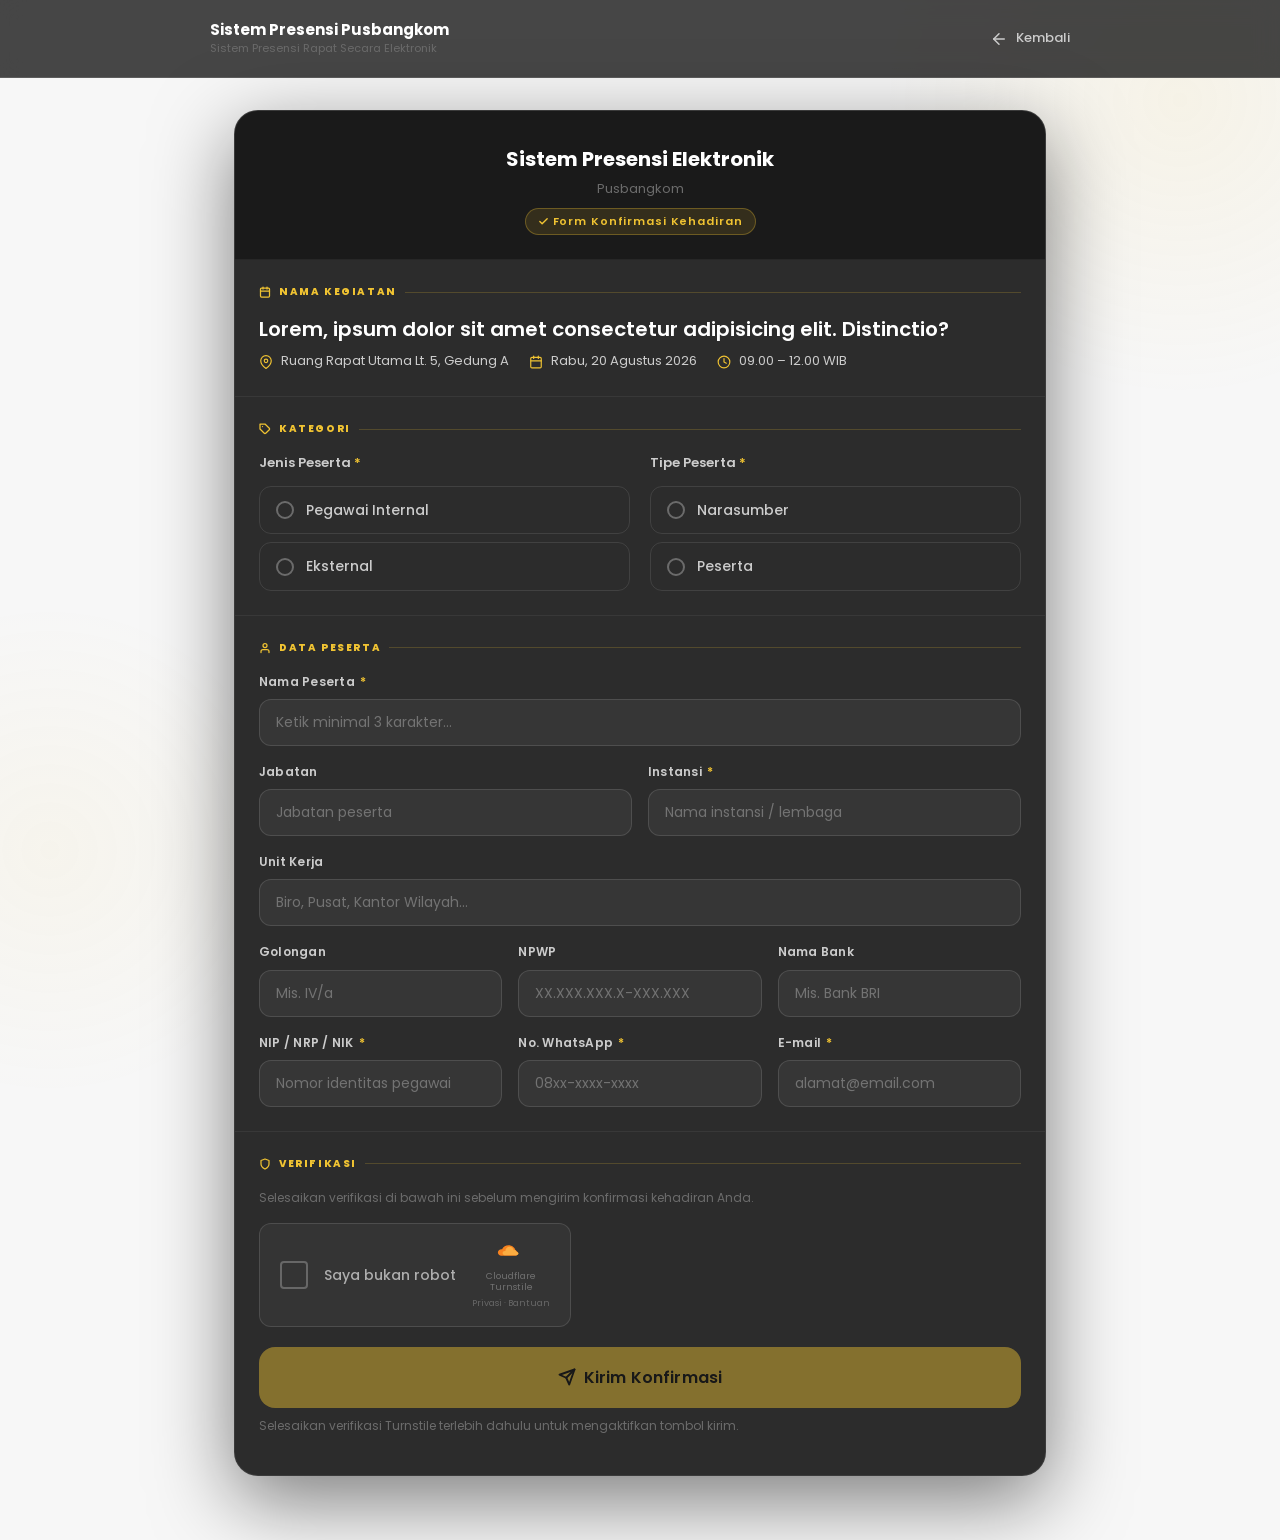
==== commit 1905c8a8: "new: mengubah nama class dan menambahkan SEO" ====
--- a/konfirmasi.html
+++ b/konfirmasi.html
@@ -3,13 +3,51 @@
 <head>
   <meta charset="UTF-8" />
   <meta name="viewport" content="width=device-width, initial-scale=1.0" />
-  <meta name="description" content="Form Konfirmasi Kehadiran Sistem Presensi Elektronik Biro ORTALAMR – Isi data peserta untuk konfirmasi kehadiran kegiatan rapat dan acara." />
-  <title>Konfirmasi Kehadiran – Sistem Presensi Pusbangkom</title>
-
-  <!-- Google Fonts Preconnect -->
+
+  <!-- SEO: Meta Utama -->
+  <title>Konfirmasi Kehadiran – Sistem Presensi Elektronik Pusbangkom</title>
+  <meta name="description" content="Form konfirmasi kehadiran kegiatan Pusbangkom. Isi data peserta dan kirimkan presensi elektronik Anda dengan mudah, cepat, dan aman." />
+  <meta name="keywords" content="konfirmasi kehadiran, presensi, absensi, Pusbangkom, form peserta, kegiatan rapat" />
+  <meta name="author" content="Pusbangkom" />
+  <meta name="robots" content="noindex, follow" />
+
+  <!-- SEO: Canonical URL -->
+  <link rel="canonical" href="https://absensi-pusbangkom.web.app/konfirmasi.html" />
+
+  <!-- SEO: Open Graph -->
+  <meta property="og:type" content="website" />
+  <meta property="og:locale" content="id_ID" />
+  <meta property="og:site_name" content="Sistem Presensi Pusbangkom" />
+  <meta property="og:title" content="Konfirmasi Kehadiran – Sistem Presensi Elektronik Pusbangkom" />
+  <meta property="og:description" content="Form konfirmasi kehadiran kegiatan Pusbangkom. Isi data peserta dan kirimkan presensi elektronik Anda." />
+  <meta property="og:url" content="https://absensi-pusbangkom.web.app/konfirmasi.html" />
+
+  <!-- SEO: Twitter Card -->
+  <meta name="twitter:card" content="summary" />
+  <meta name="twitter:title" content="Konfirmasi Kehadiran – Sistem Presensi Pusbangkom" />
+  <meta name="twitter:description" content="Isi form konfirmasi kehadiran kegiatan Pusbangkom secara elektronik." />
+
+  <!-- SEO: Structured Data (JSON-LD) -->
+  <script type="application/ld+json">
+  {
+    "@context": "https://schema.org",
+    "@type": "WebPage",
+    "name": "Konfirmasi Kehadiran – Sistem Presensi Elektronik Pusbangkom",
+    "description": "Form konfirmasi kehadiran kegiatan Pusbangkom. Isi data peserta dan kirimkan presensi elektronik Anda.",
+    "url": "https://absensi-pusbangkom.web.app/konfirmasi.html",
+    "inLanguage": "id",
+    "publisher": {
+      "@type": "Organization",
+      "name": "Pusbangkom",
+      "url": "https://absensi-pusbangkom.web.app"
+    }
+  }
+  </script>
+
+  <!-- Google Fonts: Poppins -->
   <link rel="preconnect" href="https://fonts.googleapis.com" />
   <link rel="preconnect" href="https://fonts.gstatic.com" crossorigin />
-  <link href="https://fonts.googleapis.com/css2?family=Playfair+Display:wght@600;700;800&family=Inter:wght@400;500;600;700&display=swap" rel="stylesheet" />
+  <link href="https://fonts.googleapis.com/css2?family=Poppins:wght@400;500;600;700;800&display=swap" rel="stylesheet" />
 
   <!-- Stylesheet -->
   <link rel="stylesheet" href="css/styles.css" />
@@ -24,11 +62,11 @@
        HEADER
        ============================================================ -->
   <header class="konfirmasi-header" role="banner">
-    <div class="konfirmasi-header__inner">
+    <div class="konfirmasi-header-inner">
 
       <!-- Brand -->
-      <div class="konfirmasi-header__brand">
-        <!-- <div class="app-logo app-logo--sm" aria-hidden="true">
+      <div class="konfirmasi-header-brand">
+        <!-- <div class="app-logo app-logo-sm" aria-hidden="true">
           <svg viewBox="0 0 28 28" fill="none" xmlns="http://www.w3.org/2000/svg" aria-hidden="true">
             <rect x="3" y="3" width="9" height="9" rx="2" fill="white" fill-opacity="0.9"/>
             <rect x="16" y="3" width="9" height="9" rx="2" fill="white" fill-opacity="0.6"/>
@@ -37,13 +75,13 @@
           </svg>
         </div> -->
         <div>
-          <div class="konfirmasi-header__title">Sistem Presensi Pusbangkom</div>
-          <div class="konfirmasi-header__subtitle">Sistem Presensi Rapat Secara Elektronik</div>
+          <div class="konfirmasi-header-title">Sistem Presensi Pusbangkom</div>
+          <div class="konfirmasi-header-subtitle">Sistem Presensi Rapat Secara Elektronik</div>
         </div>
       </div>
 
       <!-- Back Button -->
-      <a href="index.html" class="konfirmasi-header__back" aria-label="Kembali ke Daftar Kegiatan">
+      <a href="index.html" class="konfirmasi-header-back" aria-label="Kembali ke Daftar Kegiatan">
         <svg viewBox="0 0 24 24" fill="none" stroke="currentColor" stroke-width="2" stroke-linecap="round" stroke-linejoin="round" aria-hidden="true">
           <line x1="19" y1="12" x2="5" y2="12"/>
           <polyline points="12 19 5 12 12 5"/>
@@ -64,7 +102,7 @@
 
       <!-- ── SECTION 1: Header ── -->
       <div class="form-header-section">
-        <!-- <div class="app-logo app-logo--lg" aria-hidden="true">
+        <!-- <div class="app-logo app-logo-lg" aria-hidden="true">
           <svg viewBox="0 0 28 28" fill="none" xmlns="http://www.w3.org/2000/svg" aria-hidden="true">
             <rect x="3" y="3" width="9" height="9" rx="2" fill="white" fill-opacity="0.9"/>
             <rect x="16" y="3" width="9" height="9" rx="2" fill="white" fill-opacity="0.6"/>
@@ -72,9 +110,9 @@
             <path d="M17 21.5L19.5 24L24 18" stroke="white" stroke-width="2" stroke-linecap="round" stroke-linejoin="round"/>
           </svg>
         </div> -->
-        <h1 class="form-header-section__title" id="form-title">Sistem Presensi Elektronik</h1>
-        <p class="form-header-section__subtitle">Pusbangkom</p>
-        <span class="form-header-section__tag">
+        <h1 class="form-header-title" id="form-title">Sistem Presensi Elektronik</h1>
+        <p class="form-header-subtitle">Pusbangkom</p>
+        <span class="form-header-tag">
           <!-- Ikon centang form -->
           <svg width="11" height="11" viewBox="0 0 24 24" fill="none" stroke="currentColor" stroke-width="3" stroke-linecap="round" stroke-linejoin="round" aria-hidden="true">
             <polyline points="20 6 9 17 4 12"/>
@@ -85,7 +123,7 @@
 
       <!-- ── SECTION 2: Nama Kegiatan ── -->
       <section class="form-section animate-fade-up animate-delay-1" aria-labelledby="label-kegiatan">
-        <div class="form-section__label" id="label-kegiatan">
+        <div class="form-section-label" id="label-kegiatan">
           <!-- Ikon kalender -->
           <svg width="12" height="12" viewBox="0 0 24 24" fill="none" stroke="currentColor" stroke-width="2.5" stroke-linecap="round" stroke-linejoin="round" aria-hidden="true">
             <rect x="3" y="4" width="18" height="18" rx="2" ry="2"/>
@@ -97,11 +135,11 @@
         </div>
 
         <div class="kegiatan-info">
-          <h2 class="kegiatan-info__name" id="kegiatan-title">
+          <h2 class="kegiatan-info-name" id="kegiatan-title">
             Lorem, ipsum dolor sit amet consectetur adipisicing elit. Distinctio?
           </h2>
-          <div class="kegiatan-info__meta" role="list">
-            <div class="kegiatan-info__meta-item" role="listitem">
+          <div class="kegiatan-info-meta" role="list">
+            <div class="kegiatan-info-meta-item" role="listitem">
               <!-- Ikon lokasi -->
               <svg viewBox="0 0 24 24" fill="none" stroke="currentColor" stroke-width="2" stroke-linecap="round" stroke-linejoin="round" aria-hidden="true">
                 <path d="M21 10c0 7-9 13-9 13s-9-6-9-13a9 9 0 0 1 18 0z"/>
@@ -109,7 +147,7 @@
               </svg>
               <span id="kegiatan-lokasi">Ruang Rapat Utama Lt. 5, Gedung A</span>
             </div>
-            <div class="kegiatan-info__meta-item" role="listitem">
+            <div class="kegiatan-info-meta-item" role="listitem">
               <!-- Ikon kalender -->
               <svg viewBox="0 0 24 24" fill="none" stroke="currentColor" stroke-width="2" stroke-linecap="round" stroke-linejoin="round" aria-hidden="true">
                 <rect x="3" y="4" width="18" height="18" rx="2" ry="2"/>
@@ -119,7 +157,7 @@
               </svg>
               <span>Rabu, 20 Agustus 2026</span>
             </div>
-            <div class="kegiatan-info__meta-item" role="listitem">
+            <div class="kegiatan-info-meta-item" role="listitem">
               <!-- Ikon jam -->
               <svg viewBox="0 0 24 24" fill="none" stroke="currentColor" stroke-width="2" stroke-linecap="round" stroke-linejoin="round" aria-hidden="true">
                 <circle cx="12" cy="12" r="10"/>
@@ -133,7 +171,7 @@
 
       <!-- ── SECTION 3: Kategori ── -->
       <section class="form-section animate-fade-up animate-delay-2" aria-labelledby="label-kategori">
-        <div class="form-section__label" id="label-kategori">
+        <div class="form-section-label" id="label-kategori">
           <!-- Ikon tag -->
           <svg width="12" height="12" viewBox="0 0 24 24" fill="none" stroke="currentColor" stroke-width="2.5" stroke-linecap="round" stroke-linejoin="round" aria-hidden="true">
             <path d="M20.59 13.41l-7.17 7.17a2 2 0 0 1-2.83 0L2 12V2h10l8.59 8.59a2 2 0 0 1 0 2.82z"/>
@@ -146,7 +184,7 @@
 
           <!-- Jenis Peserta -->
           <fieldset style="border:none;padding:0;min-width:0;">
-            <legend class="radio-group__title">
+            <legend class="radio-group-title">
               Jenis Peserta <span aria-hidden="true">*</span>
               <span class="sr-only">(wajib diisi)</span>
             </legend>
@@ -166,7 +204,7 @@
 
           <!-- Tipe Peserta -->
           <fieldset style="border:none;padding:0;min-width:0;">
-            <legend class="radio-group__title">
+            <legend class="radio-group-title">
               Tipe Peserta <span aria-hidden="true">*</span>
               <span class="sr-only">(wajib diisi)</span>
             </legend>
@@ -189,7 +227,7 @@
 
       <!-- ── SECTION 4: Data Peserta ── -->
       <section class="form-section animate-fade-up animate-delay-3" aria-labelledby="label-data-peserta">
-        <div class="form-section__label" id="label-data-peserta">
+        <div class="form-section-label" id="label-data-peserta">
           <!-- Ikon user/orang -->
           <svg width="12" height="12" viewBox="0 0 24 24" fill="none" stroke="currentColor" stroke-width="2.5" stroke-linecap="round" stroke-linejoin="round" aria-hidden="true">
             <path d="M20 21v-2a4 4 0 0 0-4-4H8a4 4 0 0 0-4 4v2"/>
@@ -224,7 +262,7 @@
           </div>
 
           <!-- Row 2: Jabatan + Instansi (2 kolom) -->
-          <div class="form-grid form-grid--2 mb-4">
+          <div class="form-grid form-grid-2 mb-4">
             <div class="form-group">
               <label class="form-label" for="jabatan">Jabatan</label>
               <input
@@ -266,7 +304,7 @@
           </div>
 
           <!-- Row 4: Golongan + NPWP + Nama Bank (3 kolom) -->
-          <div class="form-grid form-grid--3 mb-4">
+          <div class="form-grid form-grid-3 mb-4">
             <div class="form-group">
               <label class="form-label" for="golongan">Golongan</label>
               <input
@@ -302,7 +340,7 @@
           </div>
 
           <!-- Row 5: NIP/NRP/NIK + No. WhatsApp + E-mail (3 kolom) -->
-          <div class="form-grid form-grid--3">
+          <div class="form-grid form-grid-3">
             <div class="form-group">
               <label class="form-label" for="nip-nik">NIP / NRP / NIK <span aria-hidden="true">*</span><span class="sr-only">(wajib)</span></label>
               <input
@@ -352,7 +390,7 @@
 
       <!-- ── SECTION 5: Verifikasi ── -->
       <section class="form-section animate-fade-up animate-delay-4" aria-labelledby="label-verifikasi">
-        <div class="form-section__label" id="label-verifikasi">
+        <div class="form-section-label" id="label-verifikasi">
           <!-- Ikon perisai/shield -->
           <svg width="12" height="12" viewBox="0 0 24 24" fill="none" stroke="currentColor" stroke-width="2.5" stroke-linecap="round" stroke-linejoin="round" aria-hidden="true">
             <path d="M12 22s8-4 8-10V5l-8-3-8 3v7c0 6 8 10 8 10z"/>
@@ -383,7 +421,7 @@
             aria-live="polite"
           >
             <!-- Checkbox visual -->
-            <div class="turnstile-mock__checkbox" aria-hidden="true">
+            <div class="turnstile-mock-checkbox" aria-hidden="true">
               <!-- Centang (tampil saat verified) -->
               <svg viewBox="0 0 24 24" fill="none" stroke="currentColor" stroke-width="3" stroke-linecap="round" stroke-linejoin="round" aria-hidden="true">
                 <polyline points="20 6 9 17 4 12"/>
@@ -391,17 +429,17 @@
             </div>
 
             <!-- Teks status -->
-            <span class="turnstile-mock__text" id="turnstile-text">Saya bukan robot</span>
+            <span class="turnstile-mock-text" id="turnstile-text">Saya bukan robot</span>
 
             <!-- Cloudflare Branding -->
-            <div class="turnstile-mock__brand" aria-hidden="true">
+            <div class="turnstile-mock-brand" aria-hidden="true">
               <!-- Cloudflare logo (simplified SVG) -->
-              <svg class="turnstile-mock__brand-logo" viewBox="0 0 32 32" fill="none" xmlns="http://www.w3.org/2000/svg" aria-hidden="true">
+              <svg class="turnstile-mock-brand-logo" viewBox="0 0 32 32" fill="none" xmlns="http://www.w3.org/2000/svg" aria-hidden="true">
                 <path d="M21.1 13.2c.1-.4.1-.8 0-1.2-.8-3.4-4.1-5.9-7.9-5.9-3.2 0-6 1.8-7.4 4.5-.3 0-.5-.1-.8-.1-2.2 0-4 1.7-4 3.8s1.8 3.8 4 3.8h15.4c1.8 0 3.2-1.4 3.2-3.1-.1-1.5-1.2-2.7-2.5-2.9V13.2z" fill="#F6821F"/>
                 <path d="M22.6 13.8h-.3c-.1 0-.2-.1-.2-.2l-.2-.8c-.2-.8-.9-1.4-1.8-1.4-.3 0-.6.1-.9.2-.4-2.2-2.4-3.9-4.8-3.9-2.7 0-4.8 2.1-4.8 4.7v.2c-.2-.1-.4-.1-.7-.1-1.4 0-2.5 1.1-2.5 2.4s1.1 2.4 2.5 2.4h13.7c1.1 0 2-.8 2-1.8s-.9-1.7-2-1.7z" fill="#FBAD41"/>
               </svg>
-              <div class="turnstile-mock__brand-text">Cloudflare<br/>Turnstile</div>
-              <div class="turnstile-mock__brand-links">Privasi · Bantuan</div>
+              <div class="turnstile-mock-brand-text">Cloudflare<br/>Turnstile</div>
+              <div class="turnstile-mock-brand-links">Privasi · Bantuan</div>
             </div>
           </div>
         </div>
--- a/css/styles.css
+++ b/css/styles.css
@@ -29,8 +29,7 @@
   --color-border-dark: rgba(255, 255, 255, 0.12);
 
   /* Typography */
-  --font-serif:  'Playfair Display', Georgia, 'Times New Roman', serif;
-  --font-sans:   'Inter', system-ui, -apple-system, sans-serif;
+  --font-primary: 'Poppins', system-ui, -apple-system, sans-serif;
 
   /* Spacing */
   --space-1:  4px;
@@ -76,7 +75,7 @@
 }
 
 body {
-  font-family: var(--font-sans);
+  font-family: var(--font-primary);
   font-size: 15px;
   line-height: 1.6;
   color: var(--color-black);
@@ -100,14 +99,14 @@
 }
 
 button {
-  font-family: var(--font-sans);
+  font-family: var(--font-primary);
   cursor: pointer;
   border: none;
   background: none;
 }
 
 input, select, textarea {
-  font-family: var(--font-sans);
+  font-family: var(--font-primary);
 }
 
 /* --- Focus Visible (Accessibility) --- */
@@ -303,7 +302,7 @@
   color: var(--color-gray-40);
 }
 
-.section-label--gold {
+.section-label-gold {
   color: var(--color-gold);
 }
 
@@ -314,7 +313,7 @@
   margin: var(--space-6) 0;
 }
 
-.divider--dark {
+.divider-dark {
   border-color: var(--color-border-dark);
 }
 
@@ -333,7 +332,8 @@
   padding: var(--space-4) 0;
 }
 
-.site-header__inner {
+/* Pembungkus konten header agar terpusat */
+.site-header-inner {
   max-width: 1100px;
   margin: 0 auto;
   padding: 0 var(--space-6);
@@ -342,7 +342,8 @@
   gap: var(--space-4);
 }
 
-.site-header__brand {
+/* Area brand/logo di header */
+.site-header-brand {
   display: flex;
   align-items: center;
   gap: var(--space-3);
@@ -350,12 +351,14 @@
   min-width: 0;
 }
 
-.site-header__titles {
+/* Wrapper teks judul header */
+.site-header-titles {
   min-width: 0;
 }
 
-.site-header__title {
-  font-family: var(--font-serif);
+/* Judul utama header */
+.site-header-title {
+  font-family: var(--font-primary);
   font-size: 16px;
   font-weight: 700;
   color: var(--color-black);
@@ -365,7 +368,8 @@
   text-overflow: ellipsis;
 }
 
-.site-header__subtitle {
+/* Subjudul header */
+.site-header-subtitle {
   font-size: 12px;
   color: var(--color-gray-40);
   line-height: 1.3;
@@ -374,7 +378,8 @@
   text-overflow: ellipsis;
 }
 
-.site-header__nav {
+/* Navigasi di header */
+.site-header-nav {
   display: flex;
   align-items: center;
   gap: var(--space-3);
@@ -389,14 +394,16 @@
   margin: 0 auto;
 }
 
-.page-hero__badge {
+/* Area badge di atas hero */
+.page-hero-badge {
   display: flex;
   justify-content: center;
   margin-bottom: var(--space-4);
 }
 
-.page-hero__title {
-  font-family: var(--font-serif);
+/* Judul utama halaman hero */
+.page-hero-title {
+  font-family: var(--font-primary);
   font-size: clamp(28px, 5vw, 42px);
   font-weight: 700;
   color: var(--color-black);
@@ -404,7 +411,8 @@
   margin-bottom: var(--space-4);
 }
 
-.page-hero__desc {
+/* Deskripsi hero */
+.page-hero-desc {
   font-size: 16px;
   color: var(--color-gray-40);
   line-height: 1.7;
@@ -427,7 +435,8 @@
   margin-bottom: var(--space-4);
 }
 
-.section-header__line {
+/* Garis dekoratif di samping judul seksi */
+.section-header-line {
   flex: 1;
   height: 1px;
   background: var(--color-border);
@@ -478,16 +487,18 @@
   opacity: 1;
 }
 
-.activity-card--featured {
+/* Kartu unggulan / hari ini */
+.activity-card-featured {
   border-color: rgba(240, 195, 50, 0.5);
   background: linear-gradient(to right, var(--color-gold-soft) 0%, var(--color-white) 40%);
 }
 
-.activity-card--featured::before {
+.activity-card-featured::before {
   opacity: 1;
 }
 
-.activity-card__icon {
+/* Ikon di kartu kegiatan */
+.activity-card-icon {
   width: 48px;
   height: 48px;
   border-radius: var(--radius-md);
@@ -499,34 +510,38 @@
   border: 1px solid rgba(240, 195, 50, 0.3);
 }
 
-.activity-card__icon svg {
+.activity-card-icon svg {
   width: 24px;
   height: 24px;
   color: var(--color-gold-dark);
 }
 
-.activity-card__body {
+/* Konten utama di dalam kartu */
+.activity-card-body {
   flex: 1;
   min-width: 0;
 }
 
-.activity-card__name {
-  font-family: var(--font-serif);
+/* Nama/judul kegiatan */
+.activity-card-name {
+  font-family: var(--font-primary);
   font-size: 17px;
-  font-weight: 700;
+  font-weight: 600;
   color: var(--color-black);
   line-height: 1.35;
   margin-bottom: var(--space-3);
 }
 
-.activity-card__meta {
+/* Baris meta info (tanggal, waktu, lokasi) */
+.activity-card-meta {
   display: flex;
   flex-wrap: wrap;
   gap: var(--space-2) var(--space-5);
   margin-bottom: var(--space-5);
 }
 
-.activity-card__meta-item {
+/* Satu item meta (ikon + teks) */
+.activity-card-meta-item {
   display: flex;
   align-items: center;
   gap: var(--space-2);
@@ -535,21 +550,23 @@
   line-height: 1;
 }
 
-.activity-card__meta-item svg {
+.activity-card-meta-item svg {
   width: 15px;
   height: 15px;
   color: var(--color-gray-40);
   flex-shrink: 0;
 }
 
-.activity-card__actions {
+/* Area tombol aksi di kartu */
+.activity-card-actions {
   display: flex;
   flex-wrap: wrap;
   gap: var(--space-3);
   align-items: center;
 }
 
-.activity-card__actions-right {
+/* Kelompok tombol kanan kartu */
+.activity-card-actions-right {
   flex-shrink: 0;
   display: flex;
   flex-direction: column;
@@ -623,7 +640,8 @@
   -webkit-backdrop-filter: blur(12px);
 }
 
-.konfirmasi-header__inner {
+/* Pembungkus konten header konfirmasi */
+.konfirmasi-header-inner {
   max-width: 860px;
   margin: 0 auto;
   display: flex;
@@ -631,7 +649,8 @@
   gap: var(--space-4);
 }
 
-.konfirmasi-header__brand {
+/* Area brand header konfirmasi */
+.konfirmasi-header-brand {
   display: flex;
   align-items: center;
   gap: var(--space-3);
@@ -639,20 +658,23 @@
   min-width: 0;
 }
 
-.konfirmasi-header__title {
-  font-family: var(--font-serif);
+/* Judul header konfirmasi */
+.konfirmasi-header-title {
+  font-family: var(--font-primary);
   font-size: 15px;
   font-weight: 700;
   color: var(--color-white);
   line-height: 1.3;
 }
 
-.konfirmasi-header__subtitle {
+/* Subjudul header konfirmasi */
+.konfirmasi-header-subtitle {
   font-size: 11px;
   color: var(--color-gray-40);
 }
 
-.konfirmasi-header__back {
+/* Tombol kembali di header konfirmasi */
+.konfirmasi-header-back {
   display: flex;
   align-items: center;
   gap: var(--space-2);
@@ -662,11 +684,11 @@
   transition: color var(--transition-fast);
 }
 
-.konfirmasi-header__back:hover {
+.konfirmasi-header-back:hover {
   color: var(--color-gold);
 }
 
-.konfirmasi-header__back svg {
+.konfirmasi-header-back svg {
   width: 18px;
   height: 18px;
 }
@@ -700,7 +722,8 @@
   border-bottom: none;
 }
 
-.form-section__label {
+/* Label judul seksi di dalam form */
+.form-section-label {
   font-size: 10px;
   font-weight: 800;
   letter-spacing: 0.16em;
@@ -712,7 +735,7 @@
   gap: var(--space-2);
 }
 
-.form-section__label::after {
+.form-section-label::after {
   content: '';
   flex: 1;
   height: 1px;
@@ -731,21 +754,24 @@
   margin: 0 auto var(--space-4);
 }
 
-.form-header-section__title {
-  font-family: var(--font-serif);
+/* Judul di dalam header seksi form */
+.form-header-title {
+  font-family: var(--font-primary);
   font-size: 20px;
   font-weight: 700;
   color: var(--color-white);
   margin-bottom: var(--space-1);
 }
 
-.form-header-section__subtitle {
+/* Subjudul header seksi form */
+.form-header-subtitle {
   font-size: 13px;
   color: var(--color-gray-40);
   margin-bottom: var(--space-2);
 }
 
-.form-header-section__tag {
+/* Tag/chip di header form */
+.form-header-tag {
   display: inline-flex;
   align-items: center;
   gap: var(--space-1);
@@ -766,21 +792,24 @@
   gap: var(--space-2);
 }
 
-.kegiatan-info__name {
-  font-family: var(--font-serif);
+/* Nama/judul kegiatan di form konfirmasi */
+.kegiatan-info-name {
+  font-family: var(--font-primary);
   font-size: 20px;
-  font-weight: 700;
+  font-weight: 600;
   color: var(--color-white);
   line-height: 1.35;
 }
 
-.kegiatan-info__meta {
+/* Baris meta info kegiatan */
+.kegiatan-info-meta {
   display: flex;
   flex-wrap: wrap;
   gap: var(--space-2) var(--space-5);
 }
 
-.kegiatan-info__meta-item {
+/* Satu item meta info kegiatan */
+.kegiatan-info-meta-item {
   display: flex;
   align-items: center;
   gap: var(--space-2);
@@ -788,7 +817,7 @@
   color: var(--color-gray-20);
 }
 
-.kegiatan-info__meta-item svg {
+.kegiatan-info-meta-item svg {
   width: 14px;
   height: 14px;
   color: var(--color-gold);
@@ -802,14 +831,15 @@
   gap: var(--space-5);
 }
 
-.radio-group__title {
+/* Judul grup radio */
+.radio-group-title {
   font-size: 13px;
   font-weight: 600;
   color: var(--color-gray-20);
   margin-bottom: var(--space-3);
 }
 
-.radio-group__title span {
+.radio-group-title span {
   color: var(--color-gold);
 }
 
@@ -904,9 +934,9 @@
   gap: var(--space-4);
 }
 
-.form-grid--2 { grid-template-columns: 1fr 1fr; }
-.form-grid--3 { grid-template-columns: 1fr 1fr 1fr; }
-.form-grid--1 { grid-template-columns: 1fr; }
+.form-grid-2 { grid-template-columns: 1fr 1fr; }
+.form-grid-3 { grid-template-columns: 1fr 1fr 1fr; }
+.form-grid-1 { grid-template-columns: 1fr; }
 
 .form-group {
   display: flex;
@@ -914,7 +944,8 @@
   gap: var(--space-2);
 }
 
-.form-group--full {
+/* Field yang melebar penuh di grid */
+.form-group-full {
   grid-column: 1 / -1;
 }
 
@@ -930,12 +961,14 @@
   margin-left: 2px;
 }
 
+/* Input field form */
 .form-input {
   width: 100%;
   padding: var(--space-3) var(--space-4);
   background: rgba(255,255,255,0.05);
   border: 1px solid rgba(255,255,255,0.12);
   border-radius: var(--radius-md);
+  font-family: var(--font-primary);
   font-size: 14px;
   color: var(--color-white);
   transition: border-color var(--transition-fast), background var(--transition-fast), box-shadow var(--transition-fast);
@@ -992,7 +1025,8 @@
   background: rgba(255,255,255,0.07);
 }
 
-.turnstile-mock__checkbox {
+/* Kotak centang di widget Turnstile */
+.turnstile-mock-checkbox {
   width: 28px;
   height: 28px;
   border: 2px solid rgba(255,255,255,0.25);
@@ -1005,7 +1039,7 @@
   position: relative;
 }
 
-.turnstile-mock__checkbox svg {
+.turnstile-mock-checkbox svg {
   width: 18px;
   height: 18px;
   opacity: 0;
@@ -1014,7 +1048,8 @@
   color: var(--color-white);
 }
 
-.turnstile-mock__text {
+/* Teks status Turnstile */
+.turnstile-mock-text {
   flex: 1;
   font-size: 14px;
   color: rgba(255,255,255,0.6);
@@ -1022,7 +1057,8 @@
   transition: color var(--transition-fast);
 }
 
-.turnstile-mock__brand {
+/* Area brand Cloudflare di widget */
+.turnstile-mock-brand {
   display: flex;
   flex-direction: column;
   align-items: center;
@@ -1030,19 +1066,22 @@
   flex-shrink: 0;
 }
 
-.turnstile-mock__brand-logo {
+/* Logo brand Cloudflare */
+.turnstile-mock-brand-logo {
   width: 28px;
   height: 28px;
 }
 
-.turnstile-mock__brand-text {
+/* Nama brand Cloudflare */
+.turnstile-mock-brand-text {
   font-size: 9px;
   color: rgba(255,255,255,0.3);
   text-align: center;
   line-height: 1.2;
 }
 
-.turnstile-mock__brand-links {
+/* Tautan privasi/bantuan Cloudflare */
+.turnstile-mock-brand-links {
   font-size: 9px;
   color: rgba(255,255,255,0.25);
   text-align: center;
@@ -1055,23 +1094,23 @@
   box-shadow: 0 0 0 3px rgba(39, 174, 96, 0.12);
 }
 
-.turnstile-mock.is-verified .turnstile-mock__checkbox {
+.turnstile-mock.is-verified .turnstile-mock-checkbox {
   background: #27AE60;
   border-color: #27AE60;
 }
 
-.turnstile-mock.is-verified .turnstile-mock__checkbox svg {
+.turnstile-mock.is-verified .turnstile-mock-checkbox svg {
   opacity: 1;
   transform: scale(1);
 }
 
-.turnstile-mock.is-verified .turnstile-mock__text {
+.turnstile-mock.is-verified .turnstile-mock-text {
   color: #5FD68A;
   font-weight: 600;
 }
 
-/* Loading spinner inside checkbox */
-.turnstile-mock.is-loading .turnstile-mock__checkbox::before {
+/* Spinner loading di dalam kotak centang */
+.turnstile-mock.is-loading .turnstile-mock-checkbox::before {
   content: '';
   position: absolute;
   width: 16px;
@@ -1139,13 +1178,13 @@
    RESPONSIVE — MOBILE FIRST BREAKPOINTS
    ============================================================ */
 
-/* Tablet and below */
+/* Tablet dan di bawahnya */
 @media (max-width: 768px) {
-  .site-header__title {
+  .site-header-title {
     font-size: 14px;
   }
 
-  .site-header__subtitle {
+  .site-header-subtitle {
     display: none;
   }
 
@@ -1162,14 +1201,14 @@
     gap: var(--space-4);
   }
 
-  .activity-card__actions-right {
+  .activity-card-actions-right {
     flex-direction: row;
     flex-wrap: wrap;
     align-items: flex-start;
     width: 100%;
   }
 
-  .activity-card__actions-right .btn {
+  .activity-card-actions-right .btn {
     flex: 1;
     min-width: 140px;
   }
@@ -1195,32 +1234,32 @@
 
 /* Mobile */
 @media (max-width: 640px) {
-  .form-grid--2,
-  .form-grid--3 {
+  .form-grid-2,
+  .form-grid-3 {
     grid-template-columns: 1fr;
   }
 
-  .form-group--full {
+  .form-group-full {
     grid-column: auto;
   }
 
-  .site-header__inner {
+  .site-header-inner {
     padding: 0 var(--space-4);
   }
 
-  .page-hero__title {
+  .page-hero-title {
     font-size: 26px;
   }
 
-  .konfirmasi-header__inner {
+  .konfirmasi-header-inner {
     padding: 0 var(--space-4);
   }
 
-  .kegiatan-info__name {
+  .kegiatan-info-name {
     font-size: 17px;
   }
 
-  .activity-card__meta {
+  .activity-card-meta {
     flex-direction: column;
     gap: var(--space-2);
   }
@@ -1230,14 +1269,14 @@
   }
 }
 
-/* Large screens */
+/* Layar besar */
 @media (min-width: 1024px) {
-  .activity-card__body {
+  .activity-card-body {
     display: flex;
     flex-direction: column;
   }
 
-  .activity-card__meta {
+  .activity-card-meta {
     flex-wrap: nowrap;
   }
 }
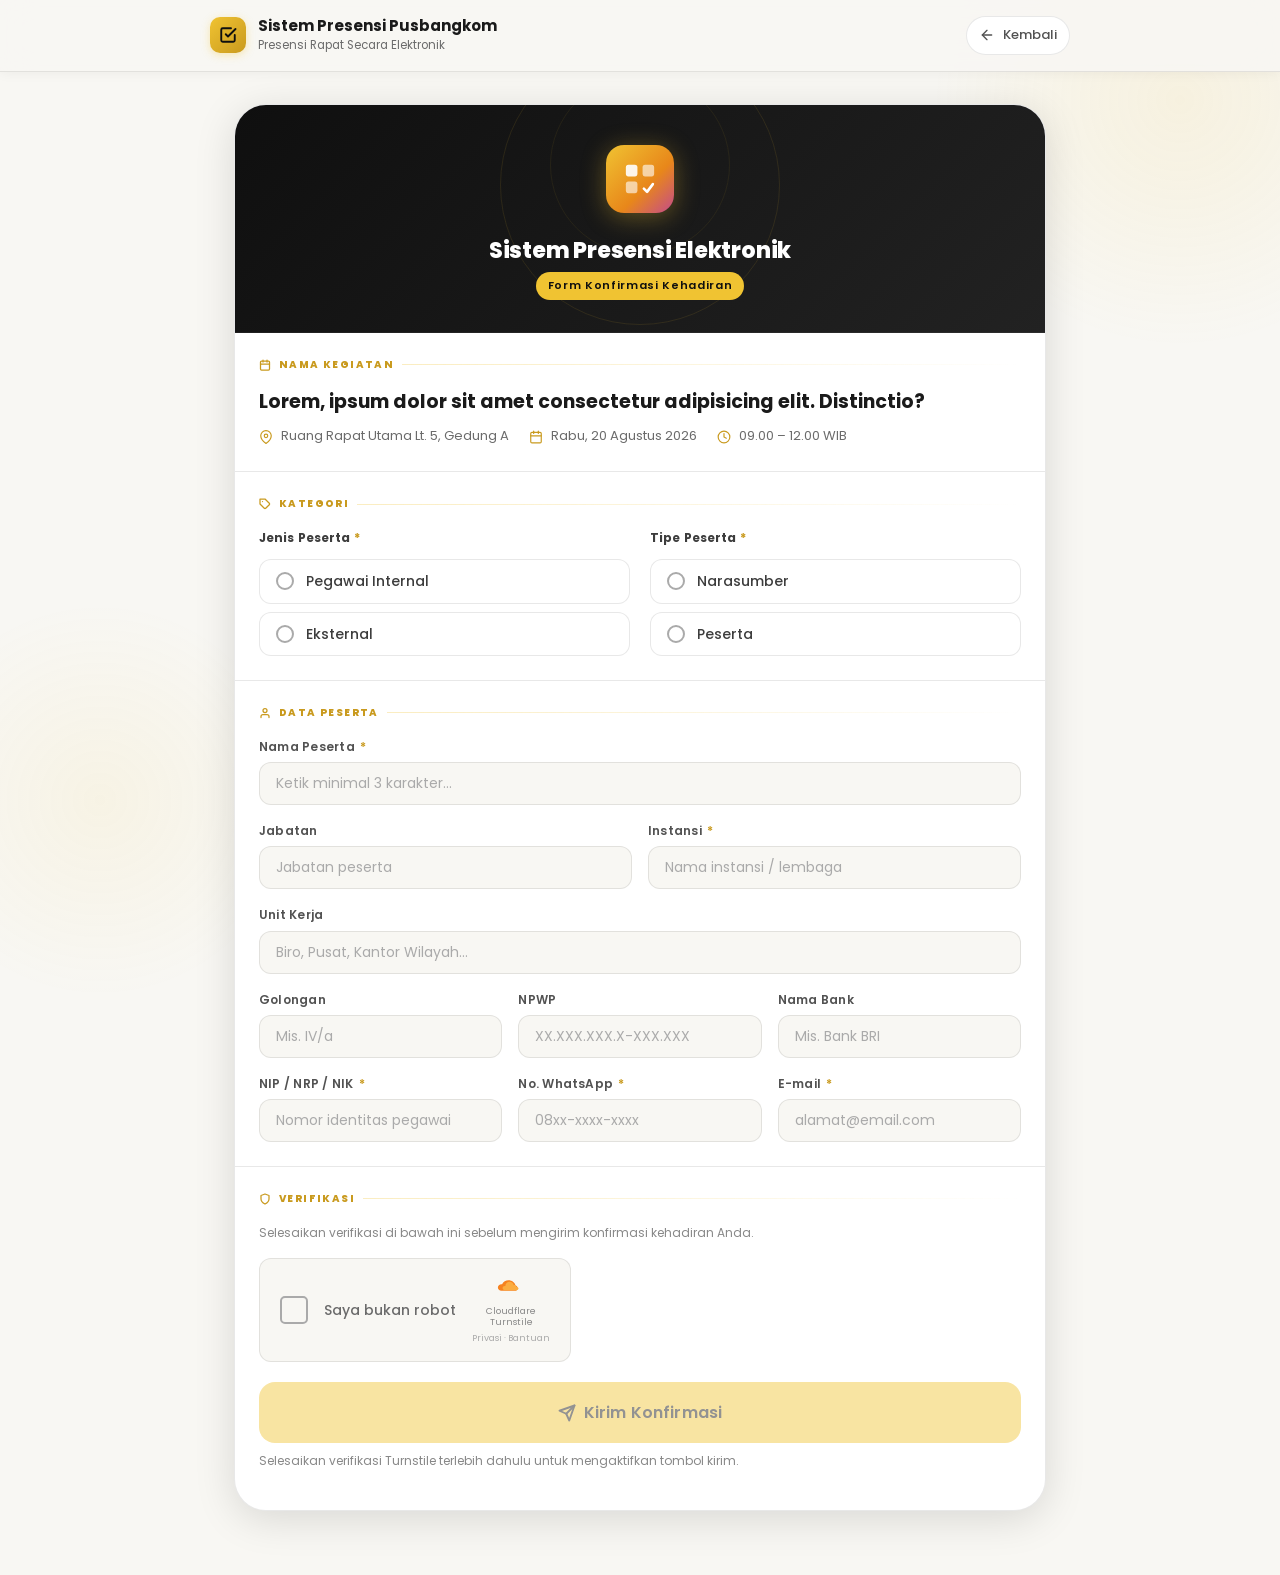
==== commit 4d55be99: "new: UI v1" ====
--- a/konfirmasi.html
+++ b/konfirmasi.html
@@ -5,7 +5,7 @@
   <meta name="viewport" content="width=device-width, initial-scale=1.0" />
 
   <!-- SEO: Meta Utama -->
-  <title>Konfirmasi Kehadiran – Sistem Presensi Elektronik Pusbangkom</title>
+  <title>Konfirmasi Kehadiran &ndash; Sistem Presensi Elektronik Pusbangkom</title>
   <meta name="description" content="Form konfirmasi kehadiran kegiatan Pusbangkom. Isi data peserta dan kirimkan presensi elektronik Anda dengan mudah, cepat, dan aman." />
   <meta name="keywords" content="konfirmasi kehadiran, presensi, absensi, Pusbangkom, form peserta, kegiatan rapat" />
   <meta name="author" content="Pusbangkom" />
@@ -18,13 +18,13 @@
   <meta property="og:type" content="website" />
   <meta property="og:locale" content="id_ID" />
   <meta property="og:site_name" content="Sistem Presensi Pusbangkom" />
-  <meta property="og:title" content="Konfirmasi Kehadiran – Sistem Presensi Elektronik Pusbangkom" />
+  <meta property="og:title" content="Konfirmasi Kehadiran &ndash; Sistem Presensi Elektronik Pusbangkom" />
   <meta property="og:description" content="Form konfirmasi kehadiran kegiatan Pusbangkom. Isi data peserta dan kirimkan presensi elektronik Anda." />
   <meta property="og:url" content="https://absensi-pusbangkom.web.app/konfirmasi.html" />
 
   <!-- SEO: Twitter Card -->
   <meta name="twitter:card" content="summary" />
-  <meta name="twitter:title" content="Konfirmasi Kehadiran – Sistem Presensi Pusbangkom" />
+  <meta name="twitter:title" content="Konfirmasi Kehadiran &ndash; Sistem Presensi Pusbangkom" />
   <meta name="twitter:description" content="Isi form konfirmasi kehadiran kegiatan Pusbangkom secara elektronik." />
 
   <!-- SEO: Structured Data (JSON-LD) -->
@@ -32,7 +32,7 @@
   {
     "@context": "https://schema.org",
     "@type": "WebPage",
-    "name": "Konfirmasi Kehadiran – Sistem Presensi Elektronik Pusbangkom",
+    "name": "Konfirmasi Kehadiran \u2013 Sistem Presensi Elektronik Pusbangkom",
     "description": "Form konfirmasi kehadiran kegiatan Pusbangkom. Isi data peserta dan kirimkan presensi elektronik Anda.",
     "url": "https://absensi-pusbangkom.web.app/konfirmasi.html",
     "inLanguage": "id",
@@ -66,17 +66,16 @@
 
       <!-- Brand -->
       <div class="konfirmasi-header-brand">
-        <!-- <div class="app-logo app-logo-sm" aria-hidden="true">
-          <svg viewBox="0 0 28 28" fill="none" xmlns="http://www.w3.org/2000/svg" aria-hidden="true">
-            <rect x="3" y="3" width="9" height="9" rx="2" fill="white" fill-opacity="0.9"/>
-            <rect x="16" y="3" width="9" height="9" rx="2" fill="white" fill-opacity="0.6"/>
-            <rect x="3" y="16" width="9" height="9" rx="2" fill="white" fill-opacity="0.6"/>
-            <path d="M17 21.5L19.5 24L24 18" stroke="white" stroke-width="2" stroke-linecap="round" stroke-linejoin="round"/>
-          </svg>
-        </div> -->
+        <!-- Logomark -->
+        <div class="konfirmasi-header-logomark" aria-hidden="true">
+          <svg viewBox="0 0 24 24" fill="none" stroke="currentColor" stroke-width="2.5" stroke-linecap="round" stroke-linejoin="round">
+            <path d="M9 11l3 3L22 4"/>
+            <path d="M21 12v7a2 2 0 0 1-2 2H5a2 2 0 0 1-2-2V5a2 2 0 0 1 2-2h11"/>
+          </svg>
+        </div>
         <div>
           <div class="konfirmasi-header-title">Sistem Presensi Pusbangkom</div>
-          <div class="konfirmasi-header-subtitle">Sistem Presensi Rapat Secara Elektronik</div>
+          <div class="konfirmasi-header-subtitle">Presensi Rapat Secara Elektronik</div>
         </div>
       </div>
 
@@ -102,23 +101,24 @@
 
       <!-- ── SECTION 1: Header ── -->
       <div class="form-header-section">
-        <!-- <div class="app-logo app-logo-lg" aria-hidden="true">
+        <!-- Gold Logo Mark -->
+        <div class="app-logo app-logo--lg" aria-hidden="true" style="margin: 0 auto var(--space-5);">
           <svg viewBox="0 0 28 28" fill="none" xmlns="http://www.w3.org/2000/svg" aria-hidden="true">
             <rect x="3" y="3" width="9" height="9" rx="2" fill="white" fill-opacity="0.9"/>
             <rect x="16" y="3" width="9" height="9" rx="2" fill="white" fill-opacity="0.6"/>
             <rect x="3" y="16" width="9" height="9" rx="2" fill="white" fill-opacity="0.6"/>
             <path d="M17 21.5L19.5 24L24 18" stroke="white" stroke-width="2" stroke-linecap="round" stroke-linejoin="round"/>
           </svg>
-        </div> -->
+        </div>
         <h1 class="form-header-title" id="form-title">Sistem Presensi Elektronik</h1>
-        <p class="form-header-subtitle">Pusbangkom</p>
         <span class="form-header-tag">
           <!-- Ikon centang form -->
-          <svg width="11" height="11" viewBox="0 0 24 24" fill="none" stroke="currentColor" stroke-width="3" stroke-linecap="round" stroke-linejoin="round" aria-hidden="true">
+          <!-- <svg width="11" height="11" viewBox="0 0 24 24" fill="none" stroke="currentColor" stroke-width="3" stroke-linecap="round" stroke-linejoin="round" aria-hidden="true">
             <polyline points="20 6 9 17 4 12"/>
-          </svg>
+          </svg> -->
           Form Konfirmasi Kehadiran
         </span>
+        <!-- <p class="form-header-subtitle">Pusbangkom</p> -->
       </div>
 
       <!-- ── SECTION 2: Nama Kegiatan ── -->
@@ -163,7 +163,7 @@
                 <circle cx="12" cy="12" r="10"/>
                 <polyline points="12 6 12 12 16 14"/>
               </svg>
-              <span>09.00 – 12.00 WIB</span>
+              <span>09.00 &ndash; 12.00 WIB</span>
             </div>
           </div>
         </div>
@@ -416,7 +416,7 @@
             id="turnstile-mock"
             role="button"
             tabindex="0"
-            aria-label="Verifikasi keamanan Cloudflare Turnstile – klik untuk memverifikasi"
+            aria-label="Verifikasi keamanan Cloudflare Turnstile &ndash; klik untuk memverifikasi"
             aria-pressed="false"
             aria-live="polite"
           >
--- a/css/styles.css
+++ b/css/styles.css
@@ -1,32 +1,49 @@
 /* ============================================================
-   Sistem Presensi Elektronik Biro ORTALAMR
+   Sistem Presensi Elektronik Pusbangkom
    styles.css — Design System & Component Library
    ============================================================ */
-
-/* --- Google Fonts Preload (handled in HTML via preconnect) --- */
 
 /* --- CSS Custom Properties (Design Tokens) --- */
 :root {
   /* Core Palette */
-  --color-gold:       #F0C332;
-  --color-white:      #FFFFFF;
-  --color-black:      #000000;
-
-  /* Derived Palette */
-  --color-gold-dark:  #C99A1E;
-  --color-gold-light: #F5D46A;
-  --color-gold-soft:  #FCEFC2;
-  --color-gold-alpha: rgba(240, 195, 50, 0.15);
-  --color-gray-90:    #1A1A1A;
-  --color-gray-80:    #2C2C2C;
-  --color-gray-70:    #3D3D3D;
-  --color-gray-60:    #525252;
-  --color-gray-40:    #6B6B6B;
-  --color-gray-20:    #CCCCCC;
-  --color-gray-10:    #F2F2F2;
-  --color-gray-05:    #F7F7F7;
-  --color-border:     rgba(0, 0, 0, 0.12);
-  --color-border-dark: rgba(255, 255, 255, 0.12);
+  --color-gold:         #F0C332;
+  --color-white:        #FFFFFF;
+  --color-black:        #000000;
+
+  /* Derived Gold Palette */
+  --color-gold-dark:    #C99A1E;
+  --color-gold-darker:  #A07A10;
+  --color-gold-light:   #F5D46A;
+  --color-gold-soft:    #FEF6D8;
+  --color-gold-muted:   #FDF0B0;
+  --color-gold-alpha:   rgba(240, 195, 50, 0.15);
+  --color-gold-alpha-sm:rgba(240, 195, 50, 0.08);
+  --color-gold-alpha-lg:rgba(240, 195, 50, 0.25);
+
+  /* Gray Scale */
+  --color-gray-95:      #0F0F0F;
+  --color-gray-90:      #1A1A1A;
+  --color-gray-85:      #222222;
+  --color-gray-80:      #2C2C2C;
+  --color-gray-70:      #3D3D3D;
+  --color-gray-60:      #525252;
+  --color-gray-50:      #6B6B6B;
+  --color-gray-40:      #888888;
+  --color-gray-30:      #AAAAAA;
+  --color-gray-20:      #CCCCCC;
+  --color-gray-10:      #F2F2F2;
+  --color-gray-05:      #F8F7F3;
+
+  /* Semantic Surface Colors */
+  --color-bg:           #F8F7F3;
+  --color-surface:      #FFFFFF;
+  --color-border:       rgba(0, 0, 0, 0.09);
+  --color-border-dark:  rgba(255, 255, 255, 0.12);
+
+  /* Status Colors */
+  --color-success:      #22A56B;
+  --color-success-light:#4FD68A;
+  --color-success-alpha:rgba(34, 165, 107, 0.15);
 
   /* Typography */
   --font-primary: 'Poppins', system-ui, -apple-system, sans-serif;
@@ -44,22 +61,26 @@
   --space-16: 64px;
 
   /* Radius */
-  --radius-sm:  6px;
-  --radius-md:  12px;
-  --radius-lg:  16px;
-  --radius-xl:  24px;
+  --radius-sm:   6px;
+  --radius-md:   12px;
+  --radius-lg:   16px;
+  --radius-xl:   24px;
+  --radius-2xl:  32px;
   --radius-pill: 999px;
 
   /* Shadow */
-  --shadow-sm:  0 1px 4px rgba(0,0,0,0.08);
-  --shadow-md:  0 4px 16px rgba(0,0,0,0.10);
-  --shadow-lg:  0 8px 32px rgba(0,0,0,0.14);
-  --shadow-gold: 0 4px 20px rgba(240, 195, 50, 0.30);
+  --shadow-xs:   0 1px 3px rgba(0,0,0,0.06);
+  --shadow-sm:   0 2px 8px rgba(0,0,0,0.08);
+  --shadow-md:   0 4px 20px rgba(0,0,0,0.10);
+  --shadow-lg:   0 8px 40px rgba(0,0,0,0.13);
+  --shadow-xl:   0 16px 64px rgba(0,0,0,0.16);
+  --shadow-gold: 0 4px 24px rgba(240, 195, 50, 0.35);
+  --shadow-gold-lg: 0 8px 40px rgba(240, 195, 50, 0.25);
 
   /* Transitions */
   --transition-fast:   0.15s ease;
   --transition-normal: 0.25s ease;
-  --transition-slow:   0.4s ease;
+  --transition-slow:   0.4s cubic-bezier(0.25, 0.46, 0.45, 0.94);
 }
 
 /* --- Reset & Base --- */
@@ -78,8 +99,8 @@
   font-family: var(--font-primary);
   font-size: 15px;
   line-height: 1.6;
-  color: var(--color-black);
-  background-color: var(--color-gray-05);
+  color: var(--color-gray-90);
+  background-color: var(--color-bg);
   -webkit-font-smoothing: antialiased;
   -moz-osx-font-smoothing: grayscale;
 }
@@ -111,8 +132,8 @@
 
 /* --- Focus Visible (Accessibility) --- */
 :focus-visible {
-  outline: 3px solid var(--color-gold);
-  outline-offset: 2px;
+  outline: 2px solid var(--color-gold);
+  outline-offset: 3px;
   border-radius: var(--radius-sm);
 }
 
@@ -127,9 +148,9 @@
   justify-content: center;
   width: 52px;
   height: 52px;
-  border-radius: 50%;
-  background: linear-gradient(135deg, var(--color-gold) 0%, #E8871A 50%, #C44B8B 100%);
-  box-shadow: var(--shadow-md);
+  border-radius: 14px;
+  background: linear-gradient(135deg, var(--color-gold) 0%, #E8871A 60%, #C44B8B 100%);
+  box-shadow: var(--shadow-gold);
   flex-shrink: 0;
   overflow: hidden;
 }
@@ -142,6 +163,7 @@
 .app-logo--sm {
   width: 40px;
   height: 40px;
+  border-radius: 10px;
 }
 .app-logo--sm svg {
   width: 22px;
@@ -149,12 +171,13 @@
 }
 
 .app-logo--lg {
-  width: 64px;
-  height: 64px;
+  width: 68px;
+  height: 68px;
+  border-radius: 18px;
 }
 .app-logo--lg svg {
-  width: 34px;
-  height: 34px;
+  width: 36px;
+  height: 36px;
 }
 
 /* --- Buttons --- */
@@ -184,9 +207,9 @@
 /* Solid Gold */
 .btn-gold {
   background: var(--color-gold);
-  color: var(--color-black);
+  color: var(--color-gray-95);
   border: 2px solid transparent;
-  box-shadow: 0 2px 8px rgba(240, 195, 50, 0.25);
+  box-shadow: 0 2px 12px rgba(240, 195, 50, 0.3);
 }
 .btn-gold:hover {
   background: var(--color-gold-dark);
@@ -198,20 +221,22 @@
 /* Outline Dark (for light bg) */
 .btn-outline-dark {
   background: transparent;
-  color: var(--color-black);
-  border: 2px solid var(--color-black);
+  color: var(--color-gray-80);
+  border: 1.5px solid rgba(0,0,0,0.2);
 }
 .btn-outline-dark:hover {
-  background: var(--color-black);
+  background: var(--color-gray-90);
   color: var(--color-white);
+  border-color: var(--color-gray-90);
   transform: translateY(-1px);
+  box-shadow: var(--shadow-sm);
 }
 
 /* Outline Light (for dark bg) */
 .btn-outline-light {
   background: transparent;
   color: var(--color-white);
-  border: 2px solid rgba(255,255,255,0.5);
+  border: 1.5px solid rgba(255,255,255,0.4);
 }
 .btn-outline-light:hover {
   border-color: var(--color-gold);
@@ -227,7 +252,7 @@
 }
 .btn-dark:hover {
   background: var(--color-black);
-  box-shadow: 0 4px 16px rgba(0,0,0,0.3);
+  box-shadow: 0 4px 16px rgba(0,0,0,0.25);
   transform: translateY(-1px);
 }
 
@@ -256,7 +281,7 @@
 
 /* Small size */
 .btn-sm {
-  padding: var(--space-2) var(--space-4);
+  padding: 7px var(--space-4);
   font-size: 13px;
 }
 
@@ -265,7 +290,7 @@
   display: inline-flex;
   align-items: center;
   gap: var(--space-1);
-  padding: var(--space-1) var(--space-3);
+  padding: 4px var(--space-3);
   border-radius: var(--radius-pill);
   font-size: 12px;
   font-weight: 600;
@@ -275,22 +300,21 @@
 .badge-gold {
   background: var(--color-gold-soft);
   color: #7A5C00;
-  border: 1px solid var(--color-gold);
+  border: 1px solid rgba(240, 195, 50, 0.5);
 }
 
 .badge-dot {
   width: 7px;
   height: 7px;
   border-radius: 50%;
-  background: #27AE60;
+  background: var(--color-success);
   display: inline-block;
-  box-shadow: 0 0 0 2px rgba(39, 174, 96, 0.25);
   animation: pulse-dot 2s infinite;
 }
 
 @keyframes pulse-dot {
-  0%, 100% { box-shadow: 0 0 0 2px rgba(39,174,96,0.25); }
-  50%       { box-shadow: 0 0 0 5px rgba(39,174,96,0.10); }
+  0%, 100% { box-shadow: 0 0 0 2px rgba(34, 165, 107, 0.25); }
+  50%       { box-shadow: 0 0 0 5px rgba(34, 165, 107, 0.10); }
 }
 
 /* --- Section Label --- */
@@ -299,11 +323,11 @@
   font-weight: 700;
   letter-spacing: 0.12em;
   text-transform: uppercase;
-  color: var(--color-gray-40);
+  color: var(--color-gray-50);
 }
 
 .section-label-gold {
-  color: var(--color-gold);
+  color: var(--color-gold-dark);
 }
 
 /* --- Divider --- */
@@ -326,13 +350,14 @@
   position: sticky;
   top: 0;
   z-index: 100;
-  background: var(--color-white);
+  background: rgba(248, 247, 243, 0.88);
+  backdrop-filter: blur(16px);
+  -webkit-backdrop-filter: blur(16px);
   border-bottom: 1px solid var(--color-border);
-  box-shadow: 0 2px 12px rgba(0,0,0,0.06);
-  padding: var(--space-4) 0;
-}
-
-/* Pembungkus konten header agar terpusat */
+  box-shadow: 0 1px 16px rgba(0,0,0,0.05);
+  padding: var(--space-3) 0;
+}
+
 .site-header-inner {
   max-width: 1100px;
   margin: 0 auto;
@@ -342,7 +367,6 @@
   gap: var(--space-4);
 }
 
-/* Area brand/logo di header */
 .site-header-brand {
   display: flex;
   align-items: center;
@@ -351,71 +375,125 @@
   min-width: 0;
 }
 
-/* Wrapper teks judul header */
+/* Logo mark di header */
+.site-header-logomark {
+  width: 34px;
+  height: 34px;
+  border-radius: 9px;
+  background: linear-gradient(135deg, var(--color-gold) 0%, var(--color-gold-dark) 100%);
+  display: flex;
+  align-items: center;
+  justify-content: center;
+  flex-shrink: 0;
+  box-shadow: 0 2px 8px rgba(240, 195, 50, 0.4);
+}
+
+.site-header-logomark svg {
+  width: 18px;
+  height: 18px;
+  color: var(--color-gray-95);
+}
+
 .site-header-titles {
   min-width: 0;
 }
 
-/* Judul utama header */
 .site-header-title {
   font-family: var(--font-primary);
-  font-size: 16px;
+  font-size: 15px;
   font-weight: 700;
-  color: var(--color-black);
+  color: var(--color-gray-90);
   line-height: 1.3;
   white-space: nowrap;
   overflow: hidden;
   text-overflow: ellipsis;
 }
 
-/* Subjudul header */
 .site-header-subtitle {
-  font-size: 12px;
-  color: var(--color-gray-40);
+  font-size: 11.5px;
+  color: var(--color-gray-50);
   line-height: 1.3;
   white-space: nowrap;
   overflow: hidden;
   text-overflow: ellipsis;
 }
 
-/* Navigasi di header */
 .site-header-nav {
   display: flex;
   align-items: center;
   gap: var(--space-3);
   flex-shrink: 0;
+}
+
+/* --- Page Background Decoration --- */
+.page-bg-decoration {
+  position: fixed;
+  inset: 0;
+  pointer-events: none;
+  z-index: 0;
+  overflow: hidden;
+}
+
+.page-bg-decoration::before {
+  content: '';
+  position: absolute;
+  top: -120px;
+  right: -120px;
+  width: 480px;
+  height: 480px;
+  border-radius: 50%;
+  background: radial-gradient(circle, rgba(240, 195, 50, 0.12) 0%, transparent 68%);
+}
+
+.page-bg-decoration::after {
+  content: '';
+  position: absolute;
+  bottom: -80px;
+  left: -80px;
+  width: 360px;
+  height: 360px;
+  border-radius: 50%;
+  background: radial-gradient(circle, rgba(240, 195, 50, 0.08) 0%, transparent 68%);
 }
 
 /* --- Page Hero --- */
 .page-hero {
   text-align: center;
-  padding: var(--space-12) var(--space-6) var(--space-8);
-  max-width: 680px;
+  padding: var(--space-16) var(--space-6) var(--space-8);
+  max-width: 700px;
   margin: 0 auto;
-}
-
-/* Area badge di atas hero */
+  position: relative;
+  z-index: 1;
+}
+
 .page-hero-badge {
   display: flex;
   justify-content: center;
-  margin-bottom: var(--space-4);
-}
-
-/* Judul utama halaman hero */
+  margin-bottom: var(--space-5);
+}
+
 .page-hero-title {
   font-family: var(--font-primary);
-  font-size: clamp(28px, 5vw, 42px);
-  font-weight: 700;
-  color: var(--color-black);
-  line-height: 1.2;
-  margin-bottom: var(--space-4);
-}
-
-/* Deskripsi hero */
+  font-size: clamp(30px, 5vw, 46px);
+  font-weight: 800;
+  color: var(--color-gray-90);
+  line-height: 1.15;
+  margin-bottom: var(--space-5);
+  letter-spacing: -0.02em;
+}
+
+/* Gradient text highlight */
+.page-hero-title .highlight {
+  background: linear-gradient(135deg, var(--color-gold-dark) 0%, var(--color-gold) 50%, #E8871A 100%);
+  -webkit-background-clip: text;
+  -webkit-text-fill-color: transparent;
+  background-clip: text;
+}
+
 .page-hero-desc {
   font-size: 16px;
-  color: var(--color-gray-40);
-  line-height: 1.7;
+  color: var(--color-gray-50);
+  line-height: 1.75;
   max-width: 520px;
   margin: 0 auto;
 }
@@ -425,6 +503,8 @@
   max-width: 860px;
   margin: 0 auto;
   padding: 0 var(--space-6) var(--space-16);
+  position: relative;
+  z-index: 1;
 }
 
 /* --- Section Header --- */
@@ -432,10 +512,9 @@
   display: flex;
   align-items: center;
   gap: var(--space-3);
-  margin-bottom: var(--space-4);
-}
-
-/* Garis dekoratif di samping judul seksi */
+  margin-bottom: var(--space-5);
+}
+
 .section-header-line {
   flex: 1;
   height: 1px;
@@ -451,15 +530,16 @@
 }
 
 .activity-card {
-  background: var(--color-white);
+  background: var(--color-surface);
   border: 1px solid var(--color-border);
-  border-radius: var(--radius-lg);
+  border-radius: var(--radius-xl);
   padding: var(--space-5) var(--space-6);
-  box-shadow: var(--shadow-sm);
+  box-shadow: var(--shadow-xs);
   display: flex;
   align-items: flex-start;
   gap: var(--space-5);
-  transition: box-shadow var(--transition-normal), transform var(--transition-normal), border-color var(--transition-normal);
+  transition: box-shadow var(--transition-normal), transform var(--transition-normal),
+              border-color var(--transition-normal);
   position: relative;
   overflow: hidden;
 }
@@ -470,17 +550,16 @@
   left: 0;
   top: 0;
   bottom: 0;
-  width: 4px;
-  background: var(--color-gold);
-  border-radius: 4px 0 0 4px;
+  width: 3px;
+  background: linear-gradient(to bottom, var(--color-gold), var(--color-gold-dark));
   opacity: 0;
   transition: opacity var(--transition-normal);
 }
 
 .activity-card:hover {
   box-shadow: var(--shadow-md);
-  transform: translateY(-2px);
-  border-color: rgba(240, 195, 50, 0.4);
+  transform: translateY(-3px);
+  border-color: rgba(240, 195, 50, 0.35);
 }
 
 .activity-card:hover::before {
@@ -489,8 +568,9 @@
 
 /* Kartu unggulan / hari ini */
 .activity-card-featured {
-  border-color: rgba(240, 195, 50, 0.5);
-  background: linear-gradient(to right, var(--color-gold-soft) 0%, var(--color-white) 40%);
+  border-color: rgba(240, 195, 50, 0.4);
+  background: linear-gradient(135deg, var(--color-gold-soft) 0%, var(--color-surface) 50%);
+  box-shadow: 0 2px 16px rgba(240, 195, 50, 0.12);
 }
 
 .activity-card-featured::before {
@@ -499,15 +579,15 @@
 
 /* Ikon di kartu kegiatan */
 .activity-card-icon {
-  width: 48px;
-  height: 48px;
+  width: 52px;
+  height: 52px;
   border-radius: var(--radius-md);
   background: var(--color-gold-soft);
   display: flex;
   align-items: center;
   justify-content: center;
   flex-shrink: 0;
-  border: 1px solid rgba(240, 195, 50, 0.3);
+  border: 1px solid rgba(240, 195, 50, 0.4);
 }
 
 .activity-card-icon svg {
@@ -516,56 +596,50 @@
   color: var(--color-gold-dark);
 }
 
-/* Konten utama di dalam kartu */
 .activity-card-body {
   flex: 1;
   min-width: 0;
 }
 
-/* Nama/judul kegiatan */
 .activity-card-name {
   font-family: var(--font-primary);
-  font-size: 17px;
-  font-weight: 600;
-  color: var(--color-black);
+  font-size: 16px;
+  font-weight: 700;
+  color: var(--color-gray-90);
   line-height: 1.35;
   margin-bottom: var(--space-3);
 }
 
-/* Baris meta info (tanggal, waktu, lokasi) */
 .activity-card-meta {
   display: flex;
   flex-wrap: wrap;
   gap: var(--space-2) var(--space-5);
-  margin-bottom: var(--space-5);
-}
-
-/* Satu item meta (ikon + teks) */
+  margin-bottom: var(--space-4);
+}
+
 .activity-card-meta-item {
   display: flex;
   align-items: center;
   gap: var(--space-2);
   font-size: 13px;
-  color: var(--color-gray-60);
+  color: var(--color-gray-50);
   line-height: 1;
 }
 
 .activity-card-meta-item svg {
-  width: 15px;
-  height: 15px;
-  color: var(--color-gray-40);
+  width: 14px;
+  height: 14px;
+  color: var(--color-gold-dark);
   flex-shrink: 0;
 }
 
-/* Area tombol aksi di kartu */
 .activity-card-actions {
   display: flex;
   flex-wrap: wrap;
-  gap: var(--space-3);
-  align-items: center;
-}
-
-/* Kelompok tombol kanan kartu */
+  gap: var(--space-2);
+  align-items: center;
+}
+
 .activity-card-actions-right {
   flex-shrink: 0;
   display: flex;
@@ -593,25 +667,26 @@
 
 /* ============================================================
    KONFIRMASI.HTML — PAGE STYLES
+   Light + Gold Theme (Fresh)
    ============================================================ */
 
 .konfirmasi-page {
   min-height: 100vh;
-  background: var(--color-gray-05);
+  background: var(--color-bg);
   position: relative;
   overflow-x: hidden;
 }
 
-/* Background decorative orbs */
+/* Decorative background blobs */
 .konfirmasi-page::before {
   content: '';
   position: fixed;
-  top: -200px;
-  right: -200px;
-  width: 600px;
-  height: 600px;
+  top: -150px;
+  right: -150px;
+  width: 500px;
+  height: 500px;
   border-radius: 50%;
-  background: radial-gradient(circle, rgba(240, 195, 50, 0.08) 0%, transparent 70%);
+  background: radial-gradient(circle, rgba(240, 195, 50, 0.10) 0%, transparent 70%);
   pointer-events: none;
   z-index: 0;
 }
@@ -619,12 +694,12 @@
 .konfirmasi-page::after {
   content: '';
   position: fixed;
-  bottom: -200px;
-  left: -200px;
-  width: 500px;
-  height: 500px;
+  bottom: -100px;
+  left: -100px;
+  width: 400px;
+  height: 400px;
   border-radius: 50%;
-  background: radial-gradient(circle, rgba(240, 195, 50, 0.05) 0%, transparent 70%);
+  background: radial-gradient(circle, rgba(240, 195, 50, 0.07) 0%, transparent 70%);
   pointer-events: none;
   z-index: 0;
 }
@@ -633,14 +708,14 @@
 .konfirmasi-header {
   position: relative;
   z-index: 10;
-  padding: var(--space-5) var(--space-6);
-  border-bottom: 1px solid var(--color-border-dark);
-  background: rgba(26, 26, 26, 0.8);
-  backdrop-filter: blur(12px);
-  -webkit-backdrop-filter: blur(12px);
-}
-
-/* Pembungkus konten header konfirmasi */
+  padding: var(--space-4) var(--space-6);
+  border-bottom: 1px solid var(--color-border);
+  background: rgba(248, 247, 243, 0.9);
+  backdrop-filter: blur(16px);
+  -webkit-backdrop-filter: blur(16px);
+  box-shadow: 0 1px 12px rgba(0,0,0,0.05);
+}
+
 .konfirmasi-header-inner {
   max-width: 860px;
   margin: 0 auto;
@@ -649,7 +724,6 @@
   gap: var(--space-4);
 }
 
-/* Area brand header konfirmasi */
 .konfirmasi-header-brand {
   display: flex;
   align-items: center;
@@ -658,42 +732,65 @@
   min-width: 0;
 }
 
-/* Judul header konfirmasi */
+/* Logomark konfirmasi header */
+.konfirmasi-header-logomark {
+  width: 36px;
+  height: 36px;
+  border-radius: 10px;
+  background: linear-gradient(135deg, var(--color-gold) 0%, var(--color-gold-dark) 100%);
+  display: flex;
+  align-items: center;
+  justify-content: center;
+  flex-shrink: 0;
+  box-shadow: 0 2px 8px rgba(240, 195, 50, 0.35);
+}
+
+.konfirmasi-header-logomark svg {
+  width: 18px;
+  height: 18px;
+  color: var(--color-gray-95);
+}
+
 .konfirmasi-header-title {
   font-family: var(--font-primary);
   font-size: 15px;
   font-weight: 700;
-  color: var(--color-white);
+  color: var(--color-gray-90);
   line-height: 1.3;
 }
 
-/* Subjudul header konfirmasi */
 .konfirmasi-header-subtitle {
-  font-size: 11px;
-  color: var(--color-gray-40);
-}
-
-/* Tombol kembali di header konfirmasi */
+  font-size: 11.5px;
+  color: var(--color-gray-50);
+}
+
 .konfirmasi-header-back {
   display: flex;
   align-items: center;
   gap: var(--space-2);
   font-size: 13px;
   font-weight: 500;
-  color: var(--color-gray-20);
+  color: var(--color-gray-60);
   transition: color var(--transition-fast);
+  padding: var(--space-2) var(--space-3);
+  border-radius: var(--radius-pill);
+  border: 1px solid var(--color-border);
+  background: var(--color-surface);
+  flex-shrink: 0;
 }
 
 .konfirmasi-header-back:hover {
-  color: var(--color-gold);
+  color: var(--color-gold-dark);
+  border-color: rgba(240, 195, 50, 0.5);
+  background: var(--color-gold-soft);
 }
 
 .konfirmasi-header-back svg {
-  width: 18px;
-  height: 18px;
-}
-
-/* --- Form Container --- */
+  width: 16px;
+  height: 16px;
+}
+
+/* --- Konfirmasi Main --- */
 .konfirmasi-main {
   position: relative;
   z-index: 10;
@@ -704,17 +801,17 @@
 
 /* --- Form Card (outer wrapper) --- */
 .form-card {
-  background: var(--color-gray-80);
-  border: 1px solid rgba(255,255,255,0.07);
-  border-radius: var(--radius-xl);
+  background: var(--color-surface);
+  border: 1px solid var(--color-border);
+  border-radius: var(--radius-2xl);
   overflow: hidden;
-  box-shadow: 0 24px 80px rgba(0,0,0,0.5);
+  box-shadow: var(--shadow-lg);
 }
 
 /* --- Form Section Box --- */
 .form-section {
   padding: var(--space-6);
-  border-bottom: 1px solid rgba(255,255,255,0.06);
+  border-bottom: 1px solid var(--color-border);
   position: relative;
 }
 
@@ -722,13 +819,13 @@
   border-bottom: none;
 }
 
-/* Label judul seksi di dalam form */
+/* Label judul seksi */
 .form-section-label {
   font-size: 10px;
   font-weight: 800;
-  letter-spacing: 0.16em;
+  letter-spacing: 0.14em;
   text-transform: uppercase;
-  color: var(--color-gold);
+  color: var(--color-gold-dark);
   margin-bottom: var(--space-4);
   display: flex;
   align-items: center;
@@ -739,88 +836,119 @@
   content: '';
   flex: 1;
   height: 1px;
-  background: rgba(240, 195, 50, 0.2);
+  background: linear-gradient(to right, rgba(240, 195, 50, 0.3), transparent);
 }
 
 /* --- Form Header Section --- */
 .form-header-section {
-  background: var(--color-gray-90);
+  background: linear-gradient(135deg, var(--color-gray-95) 0%, var(--color-gray-85) 100%);
   text-align: center;
-  padding: var(--space-8) var(--space-6) var(--space-6);
-  border-bottom: 1px solid rgba(255,255,255,0.06);
+  padding: var(--space-10) var(--space-6) var(--space-8);
+  border-bottom: 1px solid rgba(255,255,255,0.07);
+  position: relative;
+  overflow: hidden;
+}
+
+/* Decorative rings in header */
+.form-header-section::before {
+  content: '';
+  position: absolute;
+  top: -60px;
+  left: 50%;
+  transform: translateX(-50%);
+  width: 280px;
+  height: 280px;
+  border-radius: 50%;
+  border: 1px solid rgba(240, 195, 50, 0.1);
+  pointer-events: none;
+}
+
+.form-header-section::after {
+  content: '';
+  position: absolute;
+  top: -30px;
+  left: 50%;
+  transform: translateX(-50%);
+  width: 180px;
+  height: 180px;
+  border-radius: 50%;
+  border: 1px solid rgba(240, 195, 50, 0.07);
+  pointer-events: none;
 }
 
 .form-header-section .app-logo {
-  margin: 0 auto var(--space-4);
-}
-
-/* Judul di dalam header seksi form */
+  margin: 0 auto var(--space-5);
+  position: relative;
+  z-index: 1;
+}
+
 .form-header-title {
   font-family: var(--font-primary);
-  font-size: 20px;
-  font-weight: 700;
+  font-size: 22px;
+  font-weight: 800;
   color: var(--color-white);
   margin-bottom: var(--space-1);
-}
-
-/* Subjudul header seksi form */
+  position: relative;
+  z-index: 1;
+  letter-spacing: -0.01em;
+}
+
 .form-header-subtitle {
   font-size: 13px;
   color: var(--color-gray-40);
-  margin-bottom: var(--space-2);
-}
-
-/* Tag/chip di header form */
+  margin-bottom: var(--space-3);
+  position: relative;
+  z-index: 1;
+}
+
 .form-header-tag {
   display: inline-flex;
   align-items: center;
   gap: var(--space-1);
   font-size: 11px;
   font-weight: 600;
-  letter-spacing: 0.08em;
-  color: var(--color-gold);
-  background: rgba(240, 195, 50, 0.12);
-  padding: var(--space-1) var(--space-3);
+  letter-spacing: 0.06em;
+  color: var(--color-gray-95);
+  background: var(--color-gold);
+  padding: 5px var(--space-3);
   border-radius: var(--radius-pill);
-  border: 1px solid rgba(240, 195, 50, 0.3);
+  position: relative;
+  z-index: 1;
 }
 
 /* --- Kegiatan Info Section --- */
 .kegiatan-info {
   display: flex;
   flex-direction: column;
-  gap: var(--space-2);
-}
-
-/* Nama/judul kegiatan di form konfirmasi */
+  gap: var(--space-3);
+}
+
 .kegiatan-info-name {
   font-family: var(--font-primary);
-  font-size: 20px;
-  font-weight: 600;
-  color: var(--color-white);
+  font-size: 19px;
+  font-weight: 700;
+  color: var(--color-gray-90);
   line-height: 1.35;
 }
 
-/* Baris meta info kegiatan */
 .kegiatan-info-meta {
   display: flex;
   flex-wrap: wrap;
   gap: var(--space-2) var(--space-5);
 }
 
-/* Satu item meta info kegiatan */
 .kegiatan-info-meta-item {
   display: flex;
   align-items: center;
   gap: var(--space-2);
   font-size: 13px;
-  color: var(--color-gray-20);
+  color: var(--color-gray-50);
 }
 
 .kegiatan-info-meta-item svg {
   width: 14px;
   height: 14px;
-  color: var(--color-gold);
+  color: var(--color-gold-dark);
   flex-shrink: 0;
 }
 
@@ -831,16 +959,16 @@
   gap: var(--space-5);
 }
 
-/* Judul grup radio */
 .radio-group-title {
-  font-size: 13px;
-  font-weight: 600;
-  color: var(--color-gray-20);
+  font-size: 12px;
+  font-weight: 700;
+  color: var(--color-gray-70);
   margin-bottom: var(--space-3);
+  letter-spacing: 0.01em;
 }
 
 .radio-group-title span {
-  color: var(--color-gold);
+  color: var(--color-gold-dark);
 }
 
 .radio-options {
@@ -854,17 +982,20 @@
   display: flex;
   align-items: center;
   gap: var(--space-3);
-  padding: var(--space-3) var(--space-4);
-  border: 1px solid rgba(255,255,255,0.1);
+  padding: 10px var(--space-4);
+  border: 1.5px solid var(--color-border);
   border-radius: var(--radius-md);
   cursor: pointer;
-  transition: border-color var(--transition-fast), background var(--transition-fast);
+  transition: border-color var(--transition-fast), background var(--transition-fast),
+              box-shadow var(--transition-fast);
   user-select: none;
+  background: var(--color-surface);
 }
 
 .radio-option:hover {
-  border-color: rgba(240, 195, 50, 0.4);
-  background: rgba(240, 195, 50, 0.06);
+  border-color: rgba(240, 195, 50, 0.5);
+  background: var(--color-gold-soft);
+  box-shadow: 0 2px 8px rgba(240, 195, 50, 0.12);
 }
 
 .radio-option input[type="radio"] {
@@ -878,7 +1009,7 @@
   width: 18px;
   height: 18px;
   border-radius: 50%;
-  border: 2px solid rgba(255,255,255,0.3);
+  border: 2px solid var(--color-gray-30);
   display: flex;
   align-items: center;
   justify-content: center;
@@ -892,14 +1023,14 @@
   width: 8px;
   height: 8px;
   border-radius: 50%;
-  background: var(--color-gold);
+  background: var(--color-gold-dark);
   opacity: 0;
   transform: scale(0);
   transition: opacity var(--transition-fast), transform var(--transition-fast);
 }
 
 .radio-option input[type="radio"]:checked ~ .radio-custom {
-  border-color: var(--color-gold);
+  border-color: var(--color-gold-dark);
 }
 
 .radio-option input[type="radio"]:checked ~ .radio-custom::after {
@@ -908,23 +1039,24 @@
 }
 
 .radio-option:has(input[type="radio"]:checked) {
-  border-color: rgba(240, 195, 50, 0.5);
-  background: rgba(240, 195, 50, 0.08);
+  border-color: rgba(240, 195, 50, 0.6);
+  background: var(--color-gold-soft);
+  box-shadow: 0 2px 12px rgba(240, 195, 50, 0.15);
 }
 
 .radio-label {
   font-size: 14px;
-  color: var(--color-gray-20);
+  color: var(--color-gray-70);
   font-weight: 500;
 }
 
 .radio-option:has(input[type="radio"]:checked) .radio-label {
-  color: var(--color-gold-light);
-}
-
-/* Accessibility: focus on hidden radio forwards to visual */
+  color: var(--color-gray-90);
+  font-weight: 600;
+}
+
 .radio-option:focus-within {
-  outline: 3px solid var(--color-gold);
+  outline: 2px solid var(--color-gold);
   outline-offset: 1px;
 }
 
@@ -936,15 +1068,15 @@
 
 .form-grid-2 { grid-template-columns: 1fr 1fr; }
 .form-grid-3 { grid-template-columns: 1fr 1fr 1fr; }
-.form-grid-1 { grid-template-columns: 1fr; }
+.form-grid-1,
+.form-grid--1 { grid-template-columns: 1fr; }
 
 .form-group {
   display: flex;
   flex-direction: column;
-  gap: var(--space-2);
-}
-
-/* Field yang melebar penuh di grid */
+  gap: 6px;
+}
+
 .form-group-full {
   grid-column: 1 / -1;
 }
@@ -952,50 +1084,51 @@
 .form-label {
   font-size: 12px;
   font-weight: 600;
-  color: var(--color-gray-20);
+  color: var(--color-gray-60);
   letter-spacing: 0.02em;
 }
 
 .form-label span {
-  color: var(--color-gold);
+  color: var(--color-gold-dark);
   margin-left: 2px;
 }
 
 /* Input field form */
 .form-input {
   width: 100%;
-  padding: var(--space-3) var(--space-4);
-  background: rgba(255,255,255,0.05);
-  border: 1px solid rgba(255,255,255,0.12);
+  padding: 10px var(--space-4);
+  background: var(--color-gray-05);
+  border: 1.5px solid var(--color-border);
   border-radius: var(--radius-md);
   font-family: var(--font-primary);
   font-size: 14px;
-  color: var(--color-white);
-  transition: border-color var(--transition-fast), background var(--transition-fast), box-shadow var(--transition-fast);
+  color: var(--color-gray-90);
+  transition: border-color var(--transition-fast), background var(--transition-fast),
+              box-shadow var(--transition-fast);
   line-height: 1.5;
 }
 
 .form-input::placeholder {
-  color: rgba(255,255,255,0.3);
+  color: var(--color-gray-30);
 }
 
 .form-input:hover {
-  border-color: rgba(255,255,255,0.22);
-  background: rgba(255,255,255,0.07);
+  border-color: rgba(240, 195, 50, 0.4);
+  background: var(--color-surface);
 }
 
 .form-input:focus {
   outline: none;
-  border-color: var(--color-gold);
-  background: rgba(240, 195, 50, 0.06);
-  box-shadow: 0 0 0 3px rgba(240, 195, 50, 0.15);
+  border-color: var(--color-gold-dark);
+  background: var(--color-surface);
+  box-shadow: 0 0 0 3px rgba(240, 195, 50, 0.18);
 }
 
 .form-input:focus-visible {
   outline: none;
-  border-color: var(--color-gold);
-  background: rgba(240, 195, 50, 0.06);
-  box-shadow: 0 0 0 3px rgba(240, 195, 50, 0.15);
+  border-color: var(--color-gold-dark);
+  background: var(--color-surface);
+  box-shadow: 0 0 0 3px rgba(240, 195, 50, 0.18);
 }
 
 /* --- Turnstile Mock Widget --- */
@@ -1007,30 +1140,30 @@
   display: inline-flex;
   align-items: center;
   gap: var(--space-4);
-  background: rgba(255,255,255,0.04);
-  border: 1px solid rgba(255,255,255,0.12);
+  background: var(--color-gray-05);
+  border: 1.5px solid var(--color-border);
   border-radius: var(--radius-md);
   padding: var(--space-4) var(--space-5);
   min-width: 300px;
   max-width: 340px;
   cursor: pointer;
-  transition: border-color var(--transition-normal), background var(--transition-normal), box-shadow var(--transition-normal);
+  transition: border-color var(--transition-normal), background var(--transition-normal),
+              box-shadow var(--transition-normal);
   user-select: none;
   position: relative;
   overflow: hidden;
 }
 
 .turnstile-mock:hover {
-  border-color: rgba(255,255,255,0.22);
-  background: rgba(255,255,255,0.07);
-}
-
-/* Kotak centang di widget Turnstile */
+  border-color: rgba(240, 195, 50, 0.45);
+  background: var(--color-gold-soft);
+}
+
 .turnstile-mock-checkbox {
   width: 28px;
   height: 28px;
-  border: 2px solid rgba(255,255,255,0.25);
-  border-radius: 4px;
+  border: 2px solid var(--color-gray-30);
+  border-radius: 5px;
   display: flex;
   align-items: center;
   justify-content: center;
@@ -1048,16 +1181,14 @@
   color: var(--color-white);
 }
 
-/* Teks status Turnstile */
 .turnstile-mock-text {
   flex: 1;
   font-size: 14px;
-  color: rgba(255,255,255,0.6);
+  color: var(--color-gray-50);
   font-weight: 500;
   transition: color var(--transition-fast);
 }
 
-/* Area brand Cloudflare di widget */
 .turnstile-mock-brand {
   display: flex;
   flex-direction: column;
@@ -1066,37 +1197,34 @@
   flex-shrink: 0;
 }
 
-/* Logo brand Cloudflare */
 .turnstile-mock-brand-logo {
   width: 28px;
   height: 28px;
 }
 
-/* Nama brand Cloudflare */
 .turnstile-mock-brand-text {
   font-size: 9px;
-  color: rgba(255,255,255,0.3);
+  color: var(--color-gray-40);
   text-align: center;
   line-height: 1.2;
 }
 
-/* Tautan privasi/bantuan Cloudflare */
 .turnstile-mock-brand-links {
   font-size: 9px;
-  color: rgba(255,255,255,0.25);
+  color: var(--color-gray-30);
   text-align: center;
 }
 
 /* Verified state */
 .turnstile-mock.is-verified {
-  border-color: rgba(39, 174, 96, 0.6);
-  background: rgba(39, 174, 96, 0.08);
-  box-shadow: 0 0 0 3px rgba(39, 174, 96, 0.12);
+  border-color: rgba(34, 165, 107, 0.5);
+  background: var(--color-success-alpha);
+  box-shadow: 0 0 0 3px rgba(34, 165, 107, 0.12);
 }
 
 .turnstile-mock.is-verified .turnstile-mock-checkbox {
-  background: #27AE60;
-  border-color: #27AE60;
+  background: var(--color-success);
+  border-color: var(--color-success);
 }
 
 .turnstile-mock.is-verified .turnstile-mock-checkbox svg {
@@ -1105,18 +1233,18 @@
 }
 
 .turnstile-mock.is-verified .turnstile-mock-text {
-  color: #5FD68A;
+  color: var(--color-success);
   font-weight: 600;
 }
 
-/* Spinner loading di dalam kotak centang */
+/* Spinner loading */
 .turnstile-mock.is-loading .turnstile-mock-checkbox::before {
   content: '';
   position: absolute;
   width: 16px;
   height: 16px;
-  border: 2px solid rgba(255,255,255,0.2);
-  border-top-color: var(--color-gold);
+  border: 2px solid rgba(0,0,0,0.1);
+  border-top-color: var(--color-gold-dark);
   border-radius: 50%;
   animation: spin 0.8s linear infinite;
 }
@@ -1128,8 +1256,9 @@
 /* --- Verifikasi Section Hint --- */
 .verifikasi-hint {
   font-size: 12px;
-  color: rgba(255,255,255,0.3);
+  color: var(--color-gray-40);
   margin-bottom: var(--space-4);
+  line-height: 1.6;
 }
 
 /* ============================================================
@@ -1139,7 +1268,7 @@
 @keyframes fadeInUp {
   from {
     opacity: 0;
-    transform: translateY(20px);
+    transform: translateY(18px);
   }
   to {
     opacity: 1;
@@ -1155,7 +1284,7 @@
 @keyframes slideInRight {
   from {
     opacity: 0;
-    transform: translateX(30px);
+    transform: translateX(24px);
   }
   to {
     opacity: 1;
@@ -1167,18 +1296,17 @@
   animation: fadeInUp 0.5s ease both;
 }
 
-.animate-delay-1 { animation-delay: 0.1s; }
-.animate-delay-2 { animation-delay: 0.2s; }
-.animate-delay-3 { animation-delay: 0.3s; }
-.animate-delay-4 { animation-delay: 0.4s; }
-.animate-delay-5 { animation-delay: 0.5s; }
-.animate-delay-6 { animation-delay: 0.6s; }
+.animate-delay-1 { animation-delay: 0.07s; }
+.animate-delay-2 { animation-delay: 0.14s; }
+.animate-delay-3 { animation-delay: 0.21s; }
+.animate-delay-4 { animation-delay: 0.28s; }
+.animate-delay-5 { animation-delay: 0.35s; }
+.animate-delay-6 { animation-delay: 0.42s; }
 
 /* ============================================================
    RESPONSIVE — MOBILE FIRST BREAKPOINTS
    ============================================================ */
 
-/* Tablet dan di bawahnya */
 @media (max-width: 768px) {
   .site-header-title {
     font-size: 14px;
@@ -1189,7 +1317,7 @@
   }
 
   .page-hero {
-    padding: var(--space-8) var(--space-4) var(--space-6);
+    padding: var(--space-10) var(--space-4) var(--space-6);
   }
 
   .content-wrap {
@@ -1232,7 +1360,6 @@
   }
 }
 
-/* Mobile */
 @media (max-width: 640px) {
   .form-grid-2,
   .form-grid-3 {
@@ -1248,15 +1375,15 @@
   }
 
   .page-hero-title {
-    font-size: 26px;
+    font-size: 27px;
   }
 
   .konfirmasi-header-inner {
-    padding: 0 var(--space-4);
+    padding: 0;
   }
 
   .kegiatan-info-name {
-    font-size: 17px;
+    font-size: 16px;
   }
 
   .activity-card-meta {
@@ -1269,7 +1396,6 @@
   }
 }
 
-/* Layar besar */
 @media (min-width: 1024px) {
   .activity-card-body {
     display: flex;
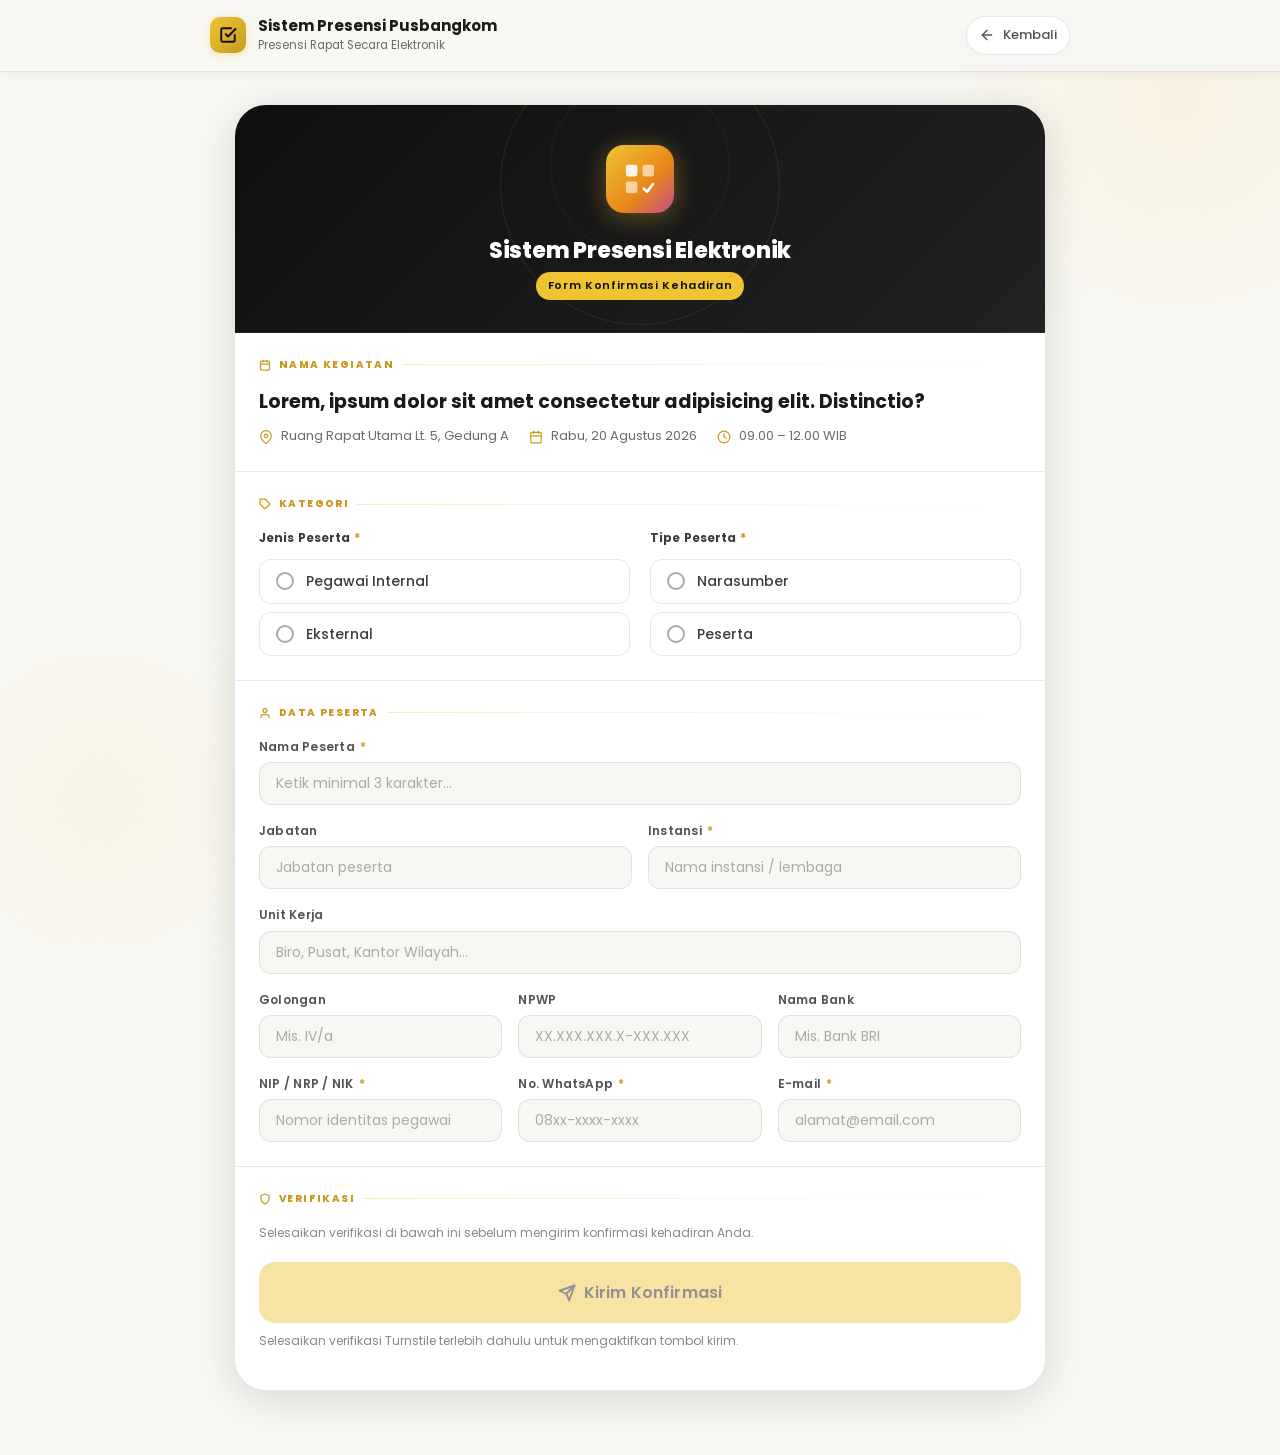
==== commit d37acf7b: "new: config Turnstile testing" ====
--- a/konfirmasi.html
+++ b/konfirmasi.html
@@ -44,16 +44,22 @@
   }
   </script>
 
-  <!-- Google Fonts: Poppins -->
+  <!-- Google Fonts: Poppins — async (non-blocking) -->
   <link rel="preconnect" href="https://fonts.googleapis.com" />
   <link rel="preconnect" href="https://fonts.gstatic.com" crossorigin />
-  <link href="https://fonts.googleapis.com/css2?family=Poppins:wght@400;500;600;700;800&display=swap" rel="stylesheet" />
+  <link rel="preload" as="style"
+    href="https://fonts.googleapis.com/css2?family=Poppins:wght@400;500;600;700;800&display=swap"
+    onload="this.onload=null;this.rel='stylesheet'" />
+  <noscript>
+    <link href="https://fonts.googleapis.com/css2?family=Poppins:wght@400;500;600;700;800&display=swap" rel="stylesheet" />
+  </noscript>
 
   <!-- Stylesheet -->
   <link rel="stylesheet" href="css/styles.css" />
-
-  <!-- TODO: aktifkan saat integrasi backend -->
-  <!-- <script src="https://challenges.cloudflare.com/turnstile/v0/api.js" async defer></script> -->
+  <link rel="stylesheet" href="css/konfirmasi.css" />
+
+  <!-- Cloudflare Turnstile -->
+  <script src="https://challenges.cloudflare.com/turnstile/v0/api.js" async defer></script>
 </head>
 
 <body class="konfirmasi-page">
@@ -80,7 +86,7 @@
       </div>
 
       <!-- Back Button -->
-      <a href="index.html" class="konfirmasi-header-back" aria-label="Kembali ke Daftar Kegiatan">
+      <a href="/" class="konfirmasi-header-back" aria-label="Kembali ke Daftar Kegiatan">
         <svg viewBox="0 0 24 24" fill="none" stroke="currentColor" stroke-width="2" stroke-linecap="round" stroke-linejoin="round" aria-hidden="true">
           <line x1="19" y1="12" x2="5" y2="12"/>
           <polyline points="12 19 5 12 12 5"/>
@@ -402,45 +408,15 @@
           Selesaikan verifikasi di bawah ini sebelum mengirim konfirmasi kehadiran Anda.
         </p>
 
-        <!-- Cloudflare Turnstile Widget Area -->
-        <!-- TODO: aktifkan script Turnstile asli saat integrasi backend:
-             <script src="https://challenges.cloudflare.com/turnstile/v0/api.js" async defer></script>
-        -->
+        <!-- Cloudflare Turnstile Widget -->
         <div class="turnstile-wrap">
-          <!-- Placeholder Turnstile (non-fungsional, tampilan mock saja) -->
-          <!-- TODO: ganti div di bawah dengan widget Turnstile asli saat backend siap:
-               <div class="cf-turnstile" data-sitekey="YOUR_SITE_KEY" data-callback="onTurnstileVerified"></div>
-          -->
-          <div
-            class="turnstile-mock"
-            id="turnstile-mock"
-            role="button"
-            tabindex="0"
-            aria-label="Verifikasi keamanan Cloudflare Turnstile &ndash; klik untuk memverifikasi"
-            aria-pressed="false"
-            aria-live="polite"
-          >
-            <!-- Checkbox visual -->
-            <div class="turnstile-mock-checkbox" aria-hidden="true">
-              <!-- Centang (tampil saat verified) -->
-              <svg viewBox="0 0 24 24" fill="none" stroke="currentColor" stroke-width="3" stroke-linecap="round" stroke-linejoin="round" aria-hidden="true">
-                <polyline points="20 6 9 17 4 12"/>
-              </svg>
-            </div>
-
-            <!-- Teks status -->
-            <span class="turnstile-mock-text" id="turnstile-text">Saya bukan robot</span>
-
-            <!-- Cloudflare Branding -->
-            <div class="turnstile-mock-brand" aria-hidden="true">
-              <!-- Cloudflare logo (simplified SVG) -->
-              <svg class="turnstile-mock-brand-logo" viewBox="0 0 32 32" fill="none" xmlns="http://www.w3.org/2000/svg" aria-hidden="true">
-                <path d="M21.1 13.2c.1-.4.1-.8 0-1.2-.8-3.4-4.1-5.9-7.9-5.9-3.2 0-6 1.8-7.4 4.5-.3 0-.5-.1-.8-.1-2.2 0-4 1.7-4 3.8s1.8 3.8 4 3.8h15.4c1.8 0 3.2-1.4 3.2-3.1-.1-1.5-1.2-2.7-2.5-2.9V13.2z" fill="#F6821F"/>
-                <path d="M22.6 13.8h-.3c-.1 0-.2-.1-.2-.2l-.2-.8c-.2-.8-.9-1.4-1.8-1.4-.3 0-.6.1-.9.2-.4-2.2-2.4-3.9-4.8-3.9-2.7 0-4.8 2.1-4.8 4.7v.2c-.2-.1-.4-.1-.7-.1-1.4 0-2.5 1.1-2.5 2.4s1.1 2.4 2.5 2.4h13.7c1.1 0 2-.8 2-1.8s-.9-1.7-2-1.7z" fill="#FBAD41"/>
-              </svg>
-              <div class="turnstile-mock-brand-text">Cloudflare<br/>Turnstile</div>
-              <div class="turnstile-mock-brand-links">Privasi · Bantuan</div>
-            </div>
+          <div class="cf-turnstile"
+            data-sitekey="0x4AAAAAsawvAEZtRtiTrGMikxky"
+            data-callback="onTurnstileSuccess"
+            data-error-callback="onTurnstileError"
+            data-expired-callback="onTurnstileExpired"
+            data-theme="light"
+            id="konfirmasi-turnstile-widget">
           </div>
         </div>
 
--- a/css/styles.css
+++ b/css/styles.css
@@ -425,6 +425,37 @@
   flex-shrink: 0;
 }
 
+/* --- Header Date & Time --- */
+.header-datetime {
+  display: flex;
+  flex-direction: column;
+  align-items: flex-end;
+  gap: 1px;
+  line-height: 1.2;
+  margin-right: 4px;
+}
+
+.header-date {
+  font-size: 11px;
+  font-weight: 500;
+  color: var(--color-text-secondary, #6B7280);
+  white-space: nowrap;
+  letter-spacing: 0.01em;
+}
+
+.header-time {
+  font-size: 17px;
+  font-weight: 700;
+  color: var(--color-text-primary, #111827);
+  font-variant-numeric: tabular-nums;
+  letter-spacing: 0.02em;
+  white-space: nowrap;
+}
+
+@media (max-width: 480px) {
+  .header-datetime { display: none; }
+}
+
 /* --- Page Background Decoration --- */
 .page-bg-decoration {
   position: fixed;
@@ -666,602 +697,6 @@
 }
 
 /* ============================================================
-   KONFIRMASI.HTML — PAGE STYLES
-   Light + Gold Theme (Fresh)
-   ============================================================ */
-
-.konfirmasi-page {
-  min-height: 100vh;
-  background: var(--color-bg);
-  position: relative;
-  overflow-x: hidden;
-}
-
-/* Decorative background blobs */
-.konfirmasi-page::before {
-  content: '';
-  position: fixed;
-  top: -150px;
-  right: -150px;
-  width: 500px;
-  height: 500px;
-  border-radius: 50%;
-  background: radial-gradient(circle, rgba(240, 195, 50, 0.10) 0%, transparent 70%);
-  pointer-events: none;
-  z-index: 0;
-}
-
-.konfirmasi-page::after {
-  content: '';
-  position: fixed;
-  bottom: -100px;
-  left: -100px;
-  width: 400px;
-  height: 400px;
-  border-radius: 50%;
-  background: radial-gradient(circle, rgba(240, 195, 50, 0.07) 0%, transparent 70%);
-  pointer-events: none;
-  z-index: 0;
-}
-
-/* --- Konfirmasi Header --- */
-.konfirmasi-header {
-  position: relative;
-  z-index: 10;
-  padding: var(--space-4) var(--space-6);
-  border-bottom: 1px solid var(--color-border);
-  background: rgba(248, 247, 243, 0.9);
-  backdrop-filter: blur(16px);
-  -webkit-backdrop-filter: blur(16px);
-  box-shadow: 0 1px 12px rgba(0,0,0,0.05);
-}
-
-.konfirmasi-header-inner {
-  max-width: 860px;
-  margin: 0 auto;
-  display: flex;
-  align-items: center;
-  gap: var(--space-4);
-}
-
-.konfirmasi-header-brand {
-  display: flex;
-  align-items: center;
-  gap: var(--space-3);
-  flex: 1;
-  min-width: 0;
-}
-
-/* Logomark konfirmasi header */
-.konfirmasi-header-logomark {
-  width: 36px;
-  height: 36px;
-  border-radius: 10px;
-  background: linear-gradient(135deg, var(--color-gold) 0%, var(--color-gold-dark) 100%);
-  display: flex;
-  align-items: center;
-  justify-content: center;
-  flex-shrink: 0;
-  box-shadow: 0 2px 8px rgba(240, 195, 50, 0.35);
-}
-
-.konfirmasi-header-logomark svg {
-  width: 18px;
-  height: 18px;
-  color: var(--color-gray-95);
-}
-
-.konfirmasi-header-title {
-  font-family: var(--font-primary);
-  font-size: 15px;
-  font-weight: 700;
-  color: var(--color-gray-90);
-  line-height: 1.3;
-}
-
-.konfirmasi-header-subtitle {
-  font-size: 11.5px;
-  color: var(--color-gray-50);
-}
-
-.konfirmasi-header-back {
-  display: flex;
-  align-items: center;
-  gap: var(--space-2);
-  font-size: 13px;
-  font-weight: 500;
-  color: var(--color-gray-60);
-  transition: color var(--transition-fast);
-  padding: var(--space-2) var(--space-3);
-  border-radius: var(--radius-pill);
-  border: 1px solid var(--color-border);
-  background: var(--color-surface);
-  flex-shrink: 0;
-}
-
-.konfirmasi-header-back:hover {
-  color: var(--color-gold-dark);
-  border-color: rgba(240, 195, 50, 0.5);
-  background: var(--color-gold-soft);
-}
-
-.konfirmasi-header-back svg {
-  width: 16px;
-  height: 16px;
-}
-
-/* --- Konfirmasi Main --- */
-.konfirmasi-main {
-  position: relative;
-  z-index: 10;
-  max-width: 860px;
-  margin: 0 auto;
-  padding: var(--space-8) var(--space-6) var(--space-16);
-}
-
-/* --- Form Card (outer wrapper) --- */
-.form-card {
-  background: var(--color-surface);
-  border: 1px solid var(--color-border);
-  border-radius: var(--radius-2xl);
-  overflow: hidden;
-  box-shadow: var(--shadow-lg);
-}
-
-/* --- Form Section Box --- */
-.form-section {
-  padding: var(--space-6);
-  border-bottom: 1px solid var(--color-border);
-  position: relative;
-}
-
-.form-section:last-child {
-  border-bottom: none;
-}
-
-/* Label judul seksi */
-.form-section-label {
-  font-size: 10px;
-  font-weight: 800;
-  letter-spacing: 0.14em;
-  text-transform: uppercase;
-  color: var(--color-gold-dark);
-  margin-bottom: var(--space-4);
-  display: flex;
-  align-items: center;
-  gap: var(--space-2);
-}
-
-.form-section-label::after {
-  content: '';
-  flex: 1;
-  height: 1px;
-  background: linear-gradient(to right, rgba(240, 195, 50, 0.3), transparent);
-}
-
-/* --- Form Header Section --- */
-.form-header-section {
-  background: linear-gradient(135deg, var(--color-gray-95) 0%, var(--color-gray-85) 100%);
-  text-align: center;
-  padding: var(--space-10) var(--space-6) var(--space-8);
-  border-bottom: 1px solid rgba(255,255,255,0.07);
-  position: relative;
-  overflow: hidden;
-}
-
-/* Decorative rings in header */
-.form-header-section::before {
-  content: '';
-  position: absolute;
-  top: -60px;
-  left: 50%;
-  transform: translateX(-50%);
-  width: 280px;
-  height: 280px;
-  border-radius: 50%;
-  border: 1px solid rgba(240, 195, 50, 0.1);
-  pointer-events: none;
-}
-
-.form-header-section::after {
-  content: '';
-  position: absolute;
-  top: -30px;
-  left: 50%;
-  transform: translateX(-50%);
-  width: 180px;
-  height: 180px;
-  border-radius: 50%;
-  border: 1px solid rgba(240, 195, 50, 0.07);
-  pointer-events: none;
-}
-
-.form-header-section .app-logo {
-  margin: 0 auto var(--space-5);
-  position: relative;
-  z-index: 1;
-}
-
-.form-header-title {
-  font-family: var(--font-primary);
-  font-size: 22px;
-  font-weight: 800;
-  color: var(--color-white);
-  margin-bottom: var(--space-1);
-  position: relative;
-  z-index: 1;
-  letter-spacing: -0.01em;
-}
-
-.form-header-subtitle {
-  font-size: 13px;
-  color: var(--color-gray-40);
-  margin-bottom: var(--space-3);
-  position: relative;
-  z-index: 1;
-}
-
-.form-header-tag {
-  display: inline-flex;
-  align-items: center;
-  gap: var(--space-1);
-  font-size: 11px;
-  font-weight: 600;
-  letter-spacing: 0.06em;
-  color: var(--color-gray-95);
-  background: var(--color-gold);
-  padding: 5px var(--space-3);
-  border-radius: var(--radius-pill);
-  position: relative;
-  z-index: 1;
-}
-
-/* --- Kegiatan Info Section --- */
-.kegiatan-info {
-  display: flex;
-  flex-direction: column;
-  gap: var(--space-3);
-}
-
-.kegiatan-info-name {
-  font-family: var(--font-primary);
-  font-size: 19px;
-  font-weight: 700;
-  color: var(--color-gray-90);
-  line-height: 1.35;
-}
-
-.kegiatan-info-meta {
-  display: flex;
-  flex-wrap: wrap;
-  gap: var(--space-2) var(--space-5);
-}
-
-.kegiatan-info-meta-item {
-  display: flex;
-  align-items: center;
-  gap: var(--space-2);
-  font-size: 13px;
-  color: var(--color-gray-50);
-}
-
-.kegiatan-info-meta-item svg {
-  width: 14px;
-  height: 14px;
-  color: var(--color-gold-dark);
-  flex-shrink: 0;
-}
-
-/* --- Kategori Radio Groups --- */
-.kategori-grid {
-  display: grid;
-  grid-template-columns: 1fr 1fr;
-  gap: var(--space-5);
-}
-
-.radio-group-title {
-  font-size: 12px;
-  font-weight: 700;
-  color: var(--color-gray-70);
-  margin-bottom: var(--space-3);
-  letter-spacing: 0.01em;
-}
-
-.radio-group-title span {
-  color: var(--color-gold-dark);
-}
-
-.radio-options {
-  display: flex;
-  flex-direction: column;
-  gap: var(--space-2);
-}
-
-/* Custom Radio Button */
-.radio-option {
-  display: flex;
-  align-items: center;
-  gap: var(--space-3);
-  padding: 10px var(--space-4);
-  border: 1.5px solid var(--color-border);
-  border-radius: var(--radius-md);
-  cursor: pointer;
-  transition: border-color var(--transition-fast), background var(--transition-fast),
-              box-shadow var(--transition-fast);
-  user-select: none;
-  background: var(--color-surface);
-}
-
-.radio-option:hover {
-  border-color: rgba(240, 195, 50, 0.5);
-  background: var(--color-gold-soft);
-  box-shadow: 0 2px 8px rgba(240, 195, 50, 0.12);
-}
-
-.radio-option input[type="radio"] {
-  position: absolute;
-  opacity: 0;
-  width: 0;
-  height: 0;
-}
-
-.radio-custom {
-  width: 18px;
-  height: 18px;
-  border-radius: 50%;
-  border: 2px solid var(--color-gray-30);
-  display: flex;
-  align-items: center;
-  justify-content: center;
-  flex-shrink: 0;
-  transition: border-color var(--transition-fast);
-  position: relative;
-}
-
-.radio-custom::after {
-  content: '';
-  width: 8px;
-  height: 8px;
-  border-radius: 50%;
-  background: var(--color-gold-dark);
-  opacity: 0;
-  transform: scale(0);
-  transition: opacity var(--transition-fast), transform var(--transition-fast);
-}
-
-.radio-option input[type="radio"]:checked ~ .radio-custom {
-  border-color: var(--color-gold-dark);
-}
-
-.radio-option input[type="radio"]:checked ~ .radio-custom::after {
-  opacity: 1;
-  transform: scale(1);
-}
-
-.radio-option:has(input[type="radio"]:checked) {
-  border-color: rgba(240, 195, 50, 0.6);
-  background: var(--color-gold-soft);
-  box-shadow: 0 2px 12px rgba(240, 195, 50, 0.15);
-}
-
-.radio-label {
-  font-size: 14px;
-  color: var(--color-gray-70);
-  font-weight: 500;
-}
-
-.radio-option:has(input[type="radio"]:checked) .radio-label {
-  color: var(--color-gray-90);
-  font-weight: 600;
-}
-
-.radio-option:focus-within {
-  outline: 2px solid var(--color-gold);
-  outline-offset: 1px;
-}
-
-/* --- Form Fields --- */
-.form-grid {
-  display: grid;
-  gap: var(--space-4);
-}
-
-.form-grid-2 { grid-template-columns: 1fr 1fr; }
-.form-grid-3 { grid-template-columns: 1fr 1fr 1fr; }
-.form-grid-1,
-.form-grid--1 { grid-template-columns: 1fr; }
-
-.form-group {
-  display: flex;
-  flex-direction: column;
-  gap: 6px;
-}
-
-.form-group-full {
-  grid-column: 1 / -1;
-}
-
-.form-label {
-  font-size: 12px;
-  font-weight: 600;
-  color: var(--color-gray-60);
-  letter-spacing: 0.02em;
-}
-
-.form-label span {
-  color: var(--color-gold-dark);
-  margin-left: 2px;
-}
-
-/* Input field form */
-.form-input {
-  width: 100%;
-  padding: 10px var(--space-4);
-  background: var(--color-gray-05);
-  border: 1.5px solid var(--color-border);
-  border-radius: var(--radius-md);
-  font-family: var(--font-primary);
-  font-size: 14px;
-  color: var(--color-gray-90);
-  transition: border-color var(--transition-fast), background var(--transition-fast),
-              box-shadow var(--transition-fast);
-  line-height: 1.5;
-}
-
-.form-input::placeholder {
-  color: var(--color-gray-30);
-}
-
-.form-input:hover {
-  border-color: rgba(240, 195, 50, 0.4);
-  background: var(--color-surface);
-}
-
-.form-input:focus {
-  outline: none;
-  border-color: var(--color-gold-dark);
-  background: var(--color-surface);
-  box-shadow: 0 0 0 3px rgba(240, 195, 50, 0.18);
-}
-
-.form-input:focus-visible {
-  outline: none;
-  border-color: var(--color-gold-dark);
-  background: var(--color-surface);
-  box-shadow: 0 0 0 3px rgba(240, 195, 50, 0.18);
-}
-
-/* --- Turnstile Mock Widget --- */
-.turnstile-wrap {
-  margin-bottom: var(--space-5);
-}
-
-.turnstile-mock {
-  display: inline-flex;
-  align-items: center;
-  gap: var(--space-4);
-  background: var(--color-gray-05);
-  border: 1.5px solid var(--color-border);
-  border-radius: var(--radius-md);
-  padding: var(--space-4) var(--space-5);
-  min-width: 300px;
-  max-width: 340px;
-  cursor: pointer;
-  transition: border-color var(--transition-normal), background var(--transition-normal),
-              box-shadow var(--transition-normal);
-  user-select: none;
-  position: relative;
-  overflow: hidden;
-}
-
-.turnstile-mock:hover {
-  border-color: rgba(240, 195, 50, 0.45);
-  background: var(--color-gold-soft);
-}
-
-.turnstile-mock-checkbox {
-  width: 28px;
-  height: 28px;
-  border: 2px solid var(--color-gray-30);
-  border-radius: 5px;
-  display: flex;
-  align-items: center;
-  justify-content: center;
-  flex-shrink: 0;
-  transition: background var(--transition-normal), border-color var(--transition-normal);
-  position: relative;
-}
-
-.turnstile-mock-checkbox svg {
-  width: 18px;
-  height: 18px;
-  opacity: 0;
-  transform: scale(0.5);
-  transition: opacity var(--transition-normal), transform var(--transition-normal);
-  color: var(--color-white);
-}
-
-.turnstile-mock-text {
-  flex: 1;
-  font-size: 14px;
-  color: var(--color-gray-50);
-  font-weight: 500;
-  transition: color var(--transition-fast);
-}
-
-.turnstile-mock-brand {
-  display: flex;
-  flex-direction: column;
-  align-items: center;
-  gap: 3px;
-  flex-shrink: 0;
-}
-
-.turnstile-mock-brand-logo {
-  width: 28px;
-  height: 28px;
-}
-
-.turnstile-mock-brand-text {
-  font-size: 9px;
-  color: var(--color-gray-40);
-  text-align: center;
-  line-height: 1.2;
-}
-
-.turnstile-mock-brand-links {
-  font-size: 9px;
-  color: var(--color-gray-30);
-  text-align: center;
-}
-
-/* Verified state */
-.turnstile-mock.is-verified {
-  border-color: rgba(34, 165, 107, 0.5);
-  background: var(--color-success-alpha);
-  box-shadow: 0 0 0 3px rgba(34, 165, 107, 0.12);
-}
-
-.turnstile-mock.is-verified .turnstile-mock-checkbox {
-  background: var(--color-success);
-  border-color: var(--color-success);
-}
-
-.turnstile-mock.is-verified .turnstile-mock-checkbox svg {
-  opacity: 1;
-  transform: scale(1);
-}
-
-.turnstile-mock.is-verified .turnstile-mock-text {
-  color: var(--color-success);
-  font-weight: 600;
-}
-
-/* Spinner loading */
-.turnstile-mock.is-loading .turnstile-mock-checkbox::before {
-  content: '';
-  position: absolute;
-  width: 16px;
-  height: 16px;
-  border: 2px solid rgba(0,0,0,0.1);
-  border-top-color: var(--color-gold-dark);
-  border-radius: 50%;
-  animation: spin 0.8s linear infinite;
-}
-
-@keyframes spin {
-  to { transform: rotate(360deg); }
-}
-
-/* --- Verifikasi Section Hint --- */
-.verifikasi-hint {
-  font-size: 12px;
-  color: var(--color-gray-40);
-  margin-bottom: var(--space-4);
-  line-height: 1.6;
-}
-
-/* ============================================================
    ANIMATIONS & TRANSITIONS
    ============================================================ */
 
@@ -1341,49 +776,15 @@
     min-width: 140px;
   }
 
-  .kategori-grid {
-    grid-template-columns: 1fr;
-  }
-
-  .konfirmasi-main {
-    padding: var(--space-5) var(--space-4) var(--space-10);
-  }
-
-  .form-section {
-    padding: var(--space-5) var(--space-4);
-  }
-
-  .turnstile-mock {
-    min-width: auto;
-    width: 100%;
-    max-width: 100%;
-  }
 }
 
 @media (max-width: 640px) {
-  .form-grid-2,
-  .form-grid-3 {
-    grid-template-columns: 1fr;
-  }
-
-  .form-group-full {
-    grid-column: auto;
-  }
-
   .site-header-inner {
     padding: 0 var(--space-4);
   }
 
   .page-hero-title {
     font-size: 27px;
-  }
-
-  .konfirmasi-header-inner {
-    padding: 0;
-  }
-
-  .kegiatan-info-name {
-    font-size: 16px;
   }
 
   .activity-card-meta {
@@ -1438,3 +839,189 @@
   .site-header, .konfirmasi-header { position: static; }
   .btn-dark, .btn-gold { background: var(--color-black) !important; color: var(--color-white) !important; }
 }
+
+/* ============================================================
+   DYNAMIC KEGIATAN — Loading / Empty / Error states
+   ============================================================ */
+
+.activity-loading {
+  display: flex;
+  align-items: center;
+  justify-content: center;
+  gap: 12px;
+  padding: 48px 24px;
+  color: #6B7280;
+  font-size: 14px;
+}
+
+.activity-loading-spinner {
+  width: 22px;
+  height: 22px;
+  border: 3px solid #E5E7EB;
+  border-top-color: #F0C332;
+  border-radius: 50%;
+  animation: spin 0.8s linear infinite;
+}
+
+@keyframes spin {
+  to { transform: rotate(360deg); }
+}
+
+.activity-empty {
+  text-align: center;
+  padding: 48px 24px;
+  color: #9CA3AF;
+  font-size: 14px;
+}
+
+.activity-error {
+  text-align: center;
+  padding: 32px 24px;
+  color: #DC2626;
+  font-size: 14px;
+  background: #FEF2F2;
+  border: 1px solid #FECACA;
+  border-radius: 12px;
+  margin: 16px 0;
+}
+
+.activity-error p {
+  margin: 0 0 12px;
+}
+
+/* ============================================================
+   ACTIVITY CARD — header row (nama + badge)
+   ============================================================ */
+.activity-card-header-row {
+  display: flex;
+  align-items: flex-start;
+  justify-content: space-between;
+  gap: 12px;
+  margin-bottom: 0;
+}
+
+.activity-card-header-row .activity-card-name {
+  flex: 1;
+  margin-bottom: 8px;
+}
+
+/* ============================================================
+   STATUS BADGE — di dalam kartu
+   ============================================================ */
+.badge-status {
+  display: inline-flex;
+  align-items: center;
+  gap: 5px;
+  padding: 3px 10px;
+  border-radius: 999px;
+  font-size: 11px;
+  font-weight: 600;
+  white-space: nowrap;
+  flex-shrink: 0;
+  margin-top: 2px;
+}
+
+.badge-berlangsung {
+  background: rgba(239,68,68,.1);
+  color: #DC2626;
+  border: 1px solid rgba(239,68,68,.2);
+}
+
+.badge-datang {
+  background: rgba(245,158,11,.1);
+  color: #B45309;
+  border: 1px solid rgba(245,158,11,.2);
+}
+
+.badge-selesai {
+  background: rgba(34,197,94,.1);
+  color: #15803D;
+  border: 1px solid rgba(34,197,94,.2);
+}
+
+.badge-default {
+  background: #F3F4F6;
+  color: #6B7280;
+  border: 1px solid #E5E7EB;
+}
+
+/* ============================================================
+   KEGIATAN SELESAI — label pengganti tombol aksi
+   ============================================================ */
+.activity-card-done {
+  display: inline-flex;
+  align-items: center;
+  gap: 6px;
+  font-size: 13px;
+  font-weight: 500;
+  color: #9CA3AF;
+}
+
+/* ============================================================
+   KEGIATAN — Empty state inline (Hari Ini kosong)
+   ============================================================ */
+.activity-empty-inline {
+  display: flex;
+  flex-direction: column;
+  align-items: center;
+  gap: 10px;
+  padding: 36px 24px;
+  color: #9CA3AF;
+  font-size: 14px;
+  text-align: center;
+  background: #F9FAFB;
+  border: 1.5px dashed #E5E7EB;
+  border-radius: 14px;
+  margin-bottom: 8px;
+}
+
+.activity-empty-inline p {
+  margin: 0;
+  font-weight: 500;
+}
+
+.activity-empty-icon {
+  opacity: 0.4;
+}
+
+/* ============================================================
+   GRACE PERIOD NOTICE
+   ============================================================ */
+.activity-grace-notice {
+  display: flex;
+  align-items: center;
+  gap: 6px;
+  font-size: 11.5px;
+  color: #B45309;
+  background: rgba(245,158,11,.08);
+  border: 1px solid rgba(245,158,11,.2);
+  border-radius: 8px;
+  padding: 6px 10px;
+  margin-bottom: 10px;
+  width: 100%;
+  box-sizing: border-box;
+}
+
+.activity-card-btns {
+  display: flex;
+  flex-wrap: wrap;
+  gap: 8px;
+}
+
+/* ============================================================
+   LABEL "Presensi belum dibuka" / "Presensi sudah ditutup"
+   ============================================================ */
+.activity-card-upcoming-label,
+.activity-card-done {
+  display: inline-flex;
+  align-items: center;
+  gap: 6px;
+  font-size: 13px;
+  font-weight: 500;
+  color: #9CA3AF;
+  padding: 4px 0;
+}
+
+.activity-card-upcoming-label {
+  color: #6B7280;
+}
--- a/css/konfirmasi.css
+++ b/css/konfirmasi.css
@@ -0,0 +1,643 @@
+/* ============================================================
+   Sistem Presensi Elektronik Pusbangkom
+   konfirmasi.css — Styles khusus halaman Konfirmasi & Presensi
+   ============================================================ */
+
+/* ============================================================
+   KONFIRMASI.HTML — PAGE STYLES
+   Light + Gold Theme (Fresh)
+   ============================================================ */
+
+.konfirmasi-page {
+  min-height: 100vh;
+  background: var(--color-bg);
+  position: relative;
+  overflow-x: hidden;
+}
+
+/* Decorative background blobs */
+.konfirmasi-page::before {
+  content: '';
+  position: fixed;
+  top: -150px;
+  right: -150px;
+  width: 500px;
+  height: 500px;
+  border-radius: 50%;
+  background: radial-gradient(circle, rgba(240, 195, 50, 0.10) 0%, transparent 70%);
+  pointer-events: none;
+  z-index: 0;
+}
+
+.konfirmasi-page::after {
+  content: '';
+  position: fixed;
+  bottom: -100px;
+  left: -100px;
+  width: 400px;
+  height: 400px;
+  border-radius: 50%;
+  background: radial-gradient(circle, rgba(240, 195, 50, 0.07) 0%, transparent 70%);
+  pointer-events: none;
+  z-index: 0;
+}
+
+/* --- Konfirmasi Header --- */
+.konfirmasi-header {
+  position: relative;
+  z-index: 10;
+  padding: var(--space-4) var(--space-6);
+  border-bottom: 1px solid var(--color-border);
+  background: rgba(248, 247, 243, 0.9);
+  backdrop-filter: blur(16px);
+  -webkit-backdrop-filter: blur(16px);
+  box-shadow: 0 1px 12px rgba(0,0,0,0.05);
+}
+
+.konfirmasi-header-inner {
+  max-width: 860px;
+  margin: 0 auto;
+  display: flex;
+  align-items: center;
+  gap: var(--space-4);
+}
+
+.konfirmasi-header-brand {
+  display: flex;
+  align-items: center;
+  gap: var(--space-3);
+  flex: 1;
+  min-width: 0;
+}
+
+/* Logomark konfirmasi header */
+.konfirmasi-header-logomark {
+  width: 36px;
+  height: 36px;
+  border-radius: 10px;
+  background: linear-gradient(135deg, var(--color-gold) 0%, var(--color-gold-dark) 100%);
+  display: flex;
+  align-items: center;
+  justify-content: center;
+  flex-shrink: 0;
+  box-shadow: 0 2px 8px rgba(240, 195, 50, 0.35);
+}
+
+.konfirmasi-header-logomark svg {
+  width: 18px;
+  height: 18px;
+  color: var(--color-gray-95);
+}
+
+.konfirmasi-header-title {
+  font-family: var(--font-primary);
+  font-size: 15px;
+  font-weight: 700;
+  color: var(--color-gray-90);
+  line-height: 1.3;
+}
+
+.konfirmasi-header-subtitle {
+  font-size: 11.5px;
+  color: var(--color-gray-50);
+}
+
+.konfirmasi-header-back {
+  display: flex;
+  align-items: center;
+  gap: var(--space-2);
+  font-size: 13px;
+  font-weight: 500;
+  color: var(--color-gray-60);
+  transition: color var(--transition-fast);
+  padding: var(--space-2) var(--space-3);
+  border-radius: var(--radius-pill);
+  border: 1px solid var(--color-border);
+  background: var(--color-surface);
+  flex-shrink: 0;
+}
+
+.konfirmasi-header-back:hover {
+  color: var(--color-gold-dark);
+  border-color: rgba(240, 195, 50, 0.5);
+  background: var(--color-gold-soft);
+}
+
+.konfirmasi-header-back svg {
+  width: 16px;
+  height: 16px;
+}
+
+/* --- Konfirmasi Main --- */
+.konfirmasi-main {
+  position: relative;
+  z-index: 10;
+  max-width: 860px;
+  margin: 0 auto;
+  padding: var(--space-8) var(--space-6) var(--space-16);
+}
+
+/* --- Form Card (outer wrapper) --- */
+.form-card {
+  background: var(--color-surface);
+  border: 1px solid var(--color-border);
+  border-radius: var(--radius-2xl);
+  overflow: hidden;
+  box-shadow: var(--shadow-lg);
+}
+
+/* --- Form Section Box --- */
+.form-section {
+  padding: var(--space-6);
+  border-bottom: 1px solid var(--color-border);
+  position: relative;
+}
+
+.form-section:last-child {
+  border-bottom: none;
+}
+
+/* Label judul seksi */
+.form-section-label {
+  font-size: 10px;
+  font-weight: 800;
+  letter-spacing: 0.14em;
+  text-transform: uppercase;
+  color: var(--color-gold-dark);
+  margin-bottom: var(--space-4);
+  display: flex;
+  align-items: center;
+  gap: var(--space-2);
+}
+
+.form-section-label::after {
+  content: '';
+  flex: 1;
+  height: 1px;
+  background: linear-gradient(to right, rgba(240, 195, 50, 0.3), transparent);
+}
+
+/* --- Form Header Section --- */
+.form-header-section {
+  background: linear-gradient(135deg, var(--color-gray-95) 0%, var(--color-gray-85) 100%);
+  text-align: center;
+  padding: var(--space-10) var(--space-6) var(--space-8);
+  border-bottom: 1px solid rgba(255,255,255,0.07);
+  position: relative;
+  overflow: hidden;
+}
+
+/* Decorative rings in header */
+.form-header-section::before {
+  content: '';
+  position: absolute;
+  top: -60px;
+  left: 50%;
+  transform: translateX(-50%);
+  width: 280px;
+  height: 280px;
+  border-radius: 50%;
+  border: 1px solid rgba(240, 195, 50, 0.1);
+  pointer-events: none;
+}
+
+.form-header-section::after {
+  content: '';
+  position: absolute;
+  top: -30px;
+  left: 50%;
+  transform: translateX(-50%);
+  width: 180px;
+  height: 180px;
+  border-radius: 50%;
+  border: 1px solid rgba(240, 195, 50, 0.07);
+  pointer-events: none;
+}
+
+.form-header-section .app-logo {
+  margin: 0 auto var(--space-5);
+  position: relative;
+  z-index: 1;
+}
+
+.form-header-title {
+  font-family: var(--font-primary);
+  font-size: 22px;
+  font-weight: 800;
+  color: var(--color-white);
+  margin-bottom: var(--space-1);
+  position: relative;
+  z-index: 1;
+  letter-spacing: -0.01em;
+}
+
+.form-header-subtitle {
+  font-size: 13px;
+  color: var(--color-gray-40);
+  margin-bottom: var(--space-3);
+  position: relative;
+  z-index: 1;
+}
+
+.form-header-tag {
+  display: inline-flex;
+  align-items: center;
+  gap: var(--space-1);
+  font-size: 11px;
+  font-weight: 600;
+  letter-spacing: 0.06em;
+  color: var(--color-gray-95);
+  background: var(--color-gold);
+  padding: 5px var(--space-3);
+  border-radius: var(--radius-pill);
+  position: relative;
+  z-index: 1;
+}
+
+/* --- Kegiatan Info Section --- */
+.kegiatan-info {
+  display: flex;
+  flex-direction: column;
+  gap: var(--space-3);
+}
+
+.kegiatan-info-name {
+  font-family: var(--font-primary);
+  font-size: 19px;
+  font-weight: 700;
+  color: var(--color-gray-90);
+  line-height: 1.35;
+}
+
+.kegiatan-info-meta {
+  display: flex;
+  flex-wrap: wrap;
+  gap: var(--space-2) var(--space-5);
+}
+
+.kegiatan-info-meta-item {
+  display: flex;
+  align-items: center;
+  gap: var(--space-2);
+  font-size: 13px;
+  color: var(--color-gray-50);
+}
+
+.kegiatan-info-meta-item svg {
+  width: 14px;
+  height: 14px;
+  color: var(--color-gold-dark);
+  flex-shrink: 0;
+}
+
+/* --- Kategori Radio Groups --- */
+.kategori-grid {
+  display: grid;
+  grid-template-columns: 1fr 1fr;
+  gap: var(--space-5);
+}
+
+.radio-group-title {
+  font-size: 12px;
+  font-weight: 700;
+  color: var(--color-gray-70);
+  margin-bottom: var(--space-3);
+  letter-spacing: 0.01em;
+}
+
+.radio-group-title span {
+  color: var(--color-gold-dark);
+}
+
+.radio-options {
+  display: flex;
+  flex-direction: column;
+  gap: var(--space-2);
+}
+
+/* Custom Radio Button */
+.radio-option {
+  display: flex;
+  align-items: center;
+  gap: var(--space-3);
+  padding: 10px var(--space-4);
+  border: 1.5px solid var(--color-border);
+  border-radius: var(--radius-md);
+  cursor: pointer;
+  transition: border-color var(--transition-fast), background var(--transition-fast),
+              box-shadow var(--transition-fast);
+  user-select: none;
+  background: var(--color-surface);
+}
+
+.radio-option:hover {
+  border-color: rgba(240, 195, 50, 0.5);
+  background: var(--color-gold-soft);
+  box-shadow: 0 2px 8px rgba(240, 195, 50, 0.12);
+}
+
+.radio-option input[type="radio"] {
+  position: absolute;
+  opacity: 0;
+  width: 0;
+  height: 0;
+}
+
+.radio-custom {
+  width: 18px;
+  height: 18px;
+  border-radius: 50%;
+  border: 2px solid var(--color-gray-30);
+  display: flex;
+  align-items: center;
+  justify-content: center;
+  flex-shrink: 0;
+  transition: border-color var(--transition-fast);
+  position: relative;
+}
+
+.radio-custom::after {
+  content: '';
+  width: 8px;
+  height: 8px;
+  border-radius: 50%;
+  background: var(--color-gold-dark);
+  opacity: 0;
+  transform: scale(0);
+  transition: opacity var(--transition-fast), transform var(--transition-fast);
+}
+
+.radio-option input[type="radio"]:checked ~ .radio-custom {
+  border-color: var(--color-gold-dark);
+}
+
+.radio-option input[type="radio"]:checked ~ .radio-custom::after {
+  opacity: 1;
+  transform: scale(1);
+}
+
+.radio-option:has(input[type="radio"]:checked) {
+  border-color: rgba(240, 195, 50, 0.6);
+  background: var(--color-gold-soft);
+  box-shadow: 0 2px 12px rgba(240, 195, 50, 0.15);
+}
+
+.radio-label {
+  font-size: 14px;
+  color: var(--color-gray-70);
+  font-weight: 500;
+}
+
+.radio-option:has(input[type="radio"]:checked) .radio-label {
+  color: var(--color-gray-90);
+  font-weight: 600;
+}
+
+.radio-option:focus-within {
+  outline: 2px solid var(--color-gold);
+  outline-offset: 1px;
+}
+
+/* --- Form Fields --- */
+.form-grid {
+  display: grid;
+  gap: var(--space-4);
+}
+
+.form-grid-2 { grid-template-columns: 1fr 1fr; }
+.form-grid-3 { grid-template-columns: 1fr 1fr 1fr; }
+.form-grid-1,
+.form-grid--1 { grid-template-columns: 1fr; }
+
+.form-group {
+  display: flex;
+  flex-direction: column;
+  gap: 6px;
+}
+
+.form-group-full {
+  grid-column: 1 / -1;
+}
+
+.form-label {
+  font-size: 12px;
+  font-weight: 600;
+  color: var(--color-gray-60);
+  letter-spacing: 0.02em;
+}
+
+.form-label span {
+  color: var(--color-gold-dark);
+  margin-left: 2px;
+}
+
+/* Input field form */
+.form-input {
+  width: 100%;
+  padding: 10px var(--space-4);
+  background: var(--color-gray-05);
+  border: 1.5px solid var(--color-border);
+  border-radius: var(--radius-md);
+  font-family: var(--font-primary);
+  font-size: 14px;
+  color: var(--color-gray-90);
+  transition: border-color var(--transition-fast), background var(--transition-fast),
+              box-shadow var(--transition-fast);
+  line-height: 1.5;
+}
+
+.form-input::placeholder {
+  color: var(--color-gray-30);
+}
+
+.form-input:hover {
+  border-color: rgba(240, 195, 50, 0.4);
+  background: var(--color-surface);
+}
+
+.form-input:focus {
+  outline: none;
+  border-color: var(--color-gold-dark);
+  background: var(--color-surface);
+  box-shadow: 0 0 0 3px rgba(240, 195, 50, 0.18);
+}
+
+.form-input:focus-visible {
+  outline: none;
+  border-color: var(--color-gold-dark);
+  background: var(--color-surface);
+  box-shadow: 0 0 0 3px rgba(240, 195, 50, 0.18);
+}
+
+/* --- Turnstile Mock Widget --- */
+.turnstile-wrap {
+  margin-bottom: var(--space-5);
+}
+
+.turnstile-mock {
+  display: inline-flex;
+  align-items: center;
+  gap: var(--space-4);
+  background: var(--color-gray-05);
+  border: 1.5px solid var(--color-border);
+  border-radius: var(--radius-md);
+  padding: var(--space-4) var(--space-5);
+  min-width: 300px;
+  max-width: 340px;
+  cursor: pointer;
+  transition: border-color var(--transition-normal), background var(--transition-normal),
+              box-shadow var(--transition-normal);
+  user-select: none;
+  position: relative;
+  overflow: hidden;
+}
+
+.turnstile-mock:hover {
+  border-color: rgba(240, 195, 50, 0.45);
+  background: var(--color-gold-soft);
+}
+
+.turnstile-mock-checkbox {
+  width: 28px;
+  height: 28px;
+  border: 2px solid var(--color-gray-30);
+  border-radius: 5px;
+  display: flex;
+  align-items: center;
+  justify-content: center;
+  flex-shrink: 0;
+  transition: background var(--transition-normal), border-color var(--transition-normal);
+  position: relative;
+}
+
+.turnstile-mock-checkbox svg {
+  width: 18px;
+  height: 18px;
+  opacity: 0;
+  transform: scale(0.5);
+  transition: opacity var(--transition-normal), transform var(--transition-normal);
+  color: var(--color-white);
+}
+
+.turnstile-mock-text {
+  flex: 1;
+  font-size: 14px;
+  color: var(--color-gray-50);
+  font-weight: 500;
+  transition: color var(--transition-fast);
+}
+
+.turnstile-mock-brand {
+  display: flex;
+  flex-direction: column;
+  align-items: center;
+  gap: 3px;
+  flex-shrink: 0;
+}
+
+.turnstile-mock-brand-logo {
+  width: 28px;
+  height: 28px;
+}
+
+.turnstile-mock-brand-text {
+  font-size: 9px;
+  color: var(--color-gray-40);
+  text-align: center;
+  line-height: 1.2;
+}
+
+.turnstile-mock-brand-links {
+  font-size: 9px;
+  color: var(--color-gray-30);
+  text-align: center;
+}
+
+/* Verified state */
+.turnstile-mock.is-verified {
+  border-color: rgba(34, 165, 107, 0.5);
+  background: var(--color-success-alpha);
+  box-shadow: 0 0 0 3px rgba(34, 165, 107, 0.12);
+}
+
+.turnstile-mock.is-verified .turnstile-mock-checkbox {
+  background: var(--color-success);
+  border-color: var(--color-success);
+}
+
+.turnstile-mock.is-verified .turnstile-mock-checkbox svg {
+  opacity: 1;
+  transform: scale(1);
+}
+
+.turnstile-mock.is-verified .turnstile-mock-text {
+  color: var(--color-success);
+  font-weight: 600;
+}
+
+/* Spinner loading */
+.turnstile-mock.is-loading .turnstile-mock-checkbox::before {
+  content: '';
+  position: absolute;
+  width: 16px;
+  height: 16px;
+  border: 2px solid rgba(0,0,0,0.1);
+  border-top-color: var(--color-gold-dark);
+  border-radius: 50%;
+  animation: spin 0.8s linear infinite;
+}
+
+@keyframes spin {
+  to { transform: rotate(360deg); }
+}
+
+/* --- Verifikasi Section Hint --- */
+.verifikasi-hint {
+  font-size: 12px;
+  color: var(--color-gray-40);
+  margin-bottom: var(--space-4);
+  line-height: 1.6;
+}
+
+/* ============================================================
+   RESPONSIVE — KONFIRMASI/FORM SPECIFIC
+   ============================================================ */
+
+@media (max-width: 768px) {
+  .kategori-grid {
+    grid-template-columns: 1fr;
+  }
+
+  .konfirmasi-main {
+    padding: var(--space-5) var(--space-4) var(--space-10);
+  }
+
+  .form-section {
+    padding: var(--space-5) var(--space-4);
+  }
+
+  .turnstile-mock {
+    min-width: auto;
+    width: 100%;
+    max-width: 100%;
+  }
+}
+
+@media (max-width: 640px) {
+  .form-grid-2,
+  .form-grid-3 {
+    grid-template-columns: 1fr;
+  }
+
+  .form-group-full {
+    grid-column: auto;
+  }
+
+  .konfirmasi-header-inner {
+    padding: 0;
+  }
+
+  .kegiatan-info-name {
+    font-size: 16px;
+  }
+}
